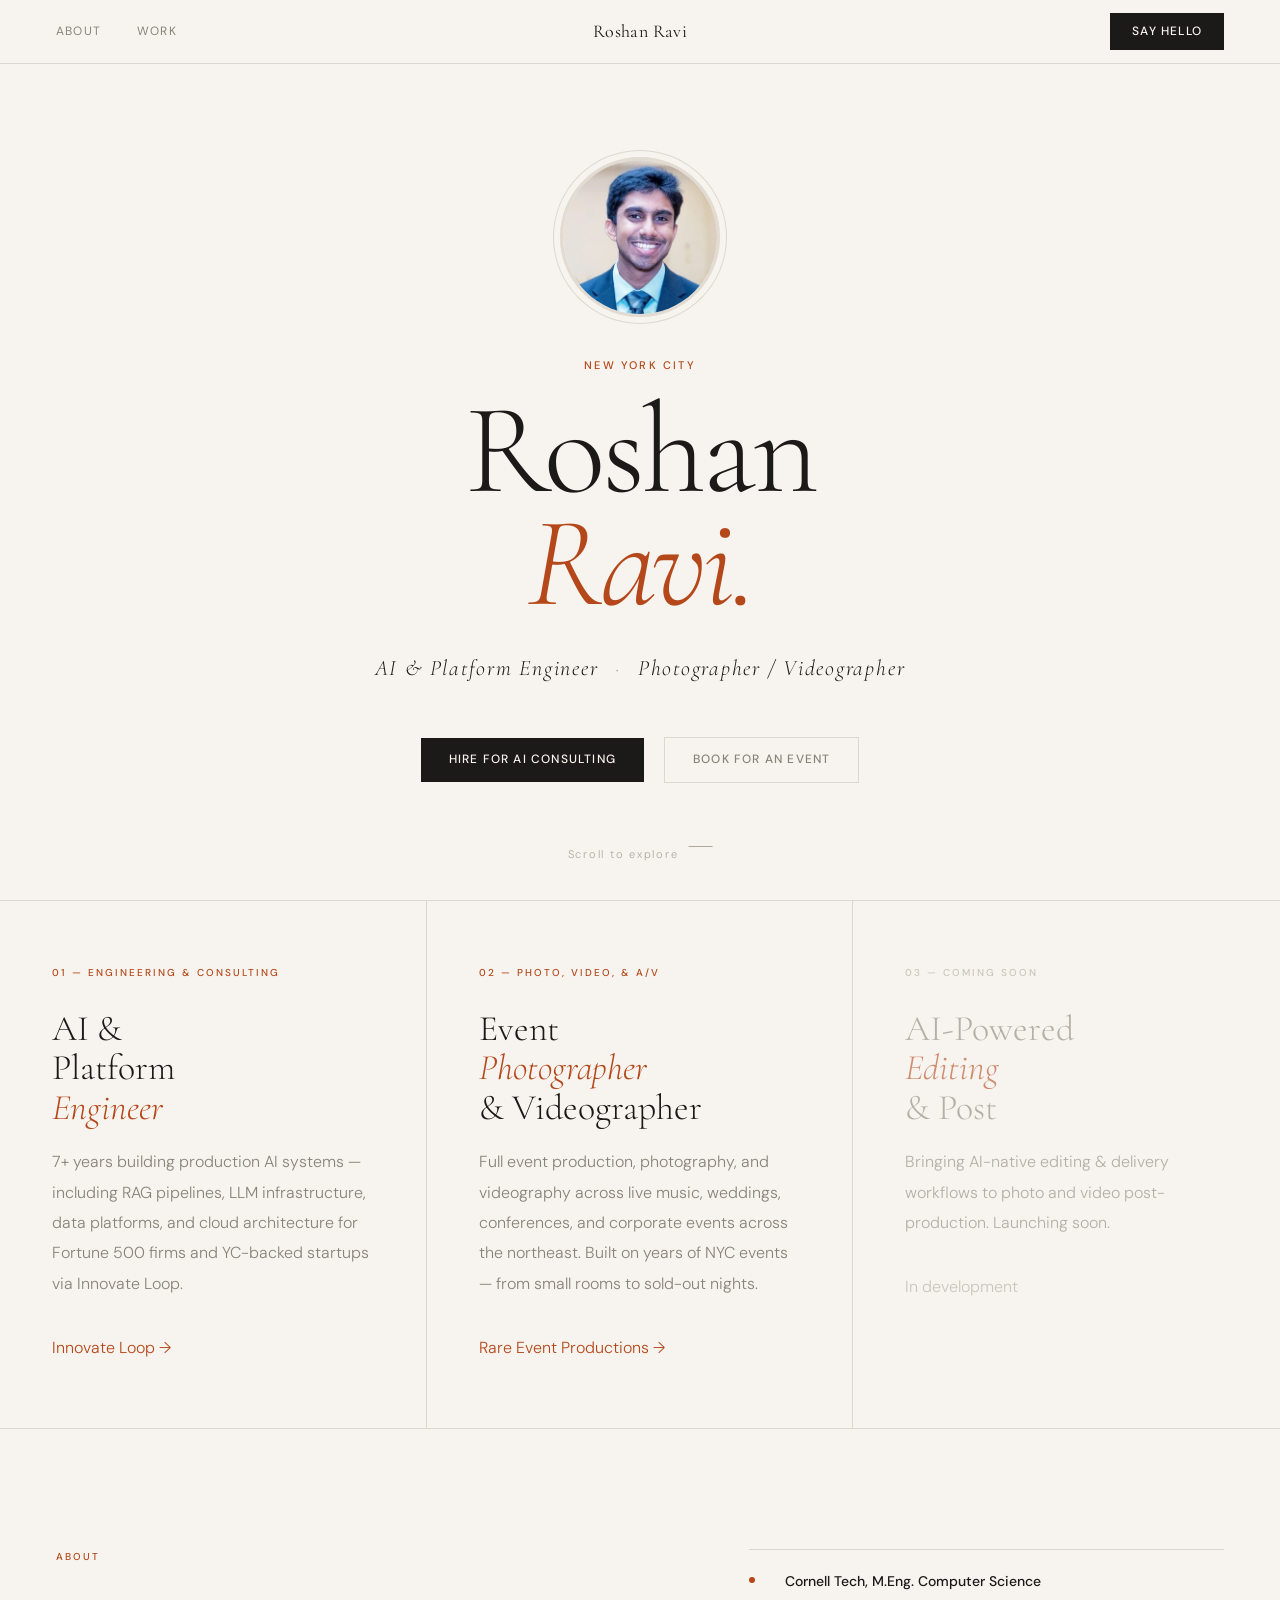
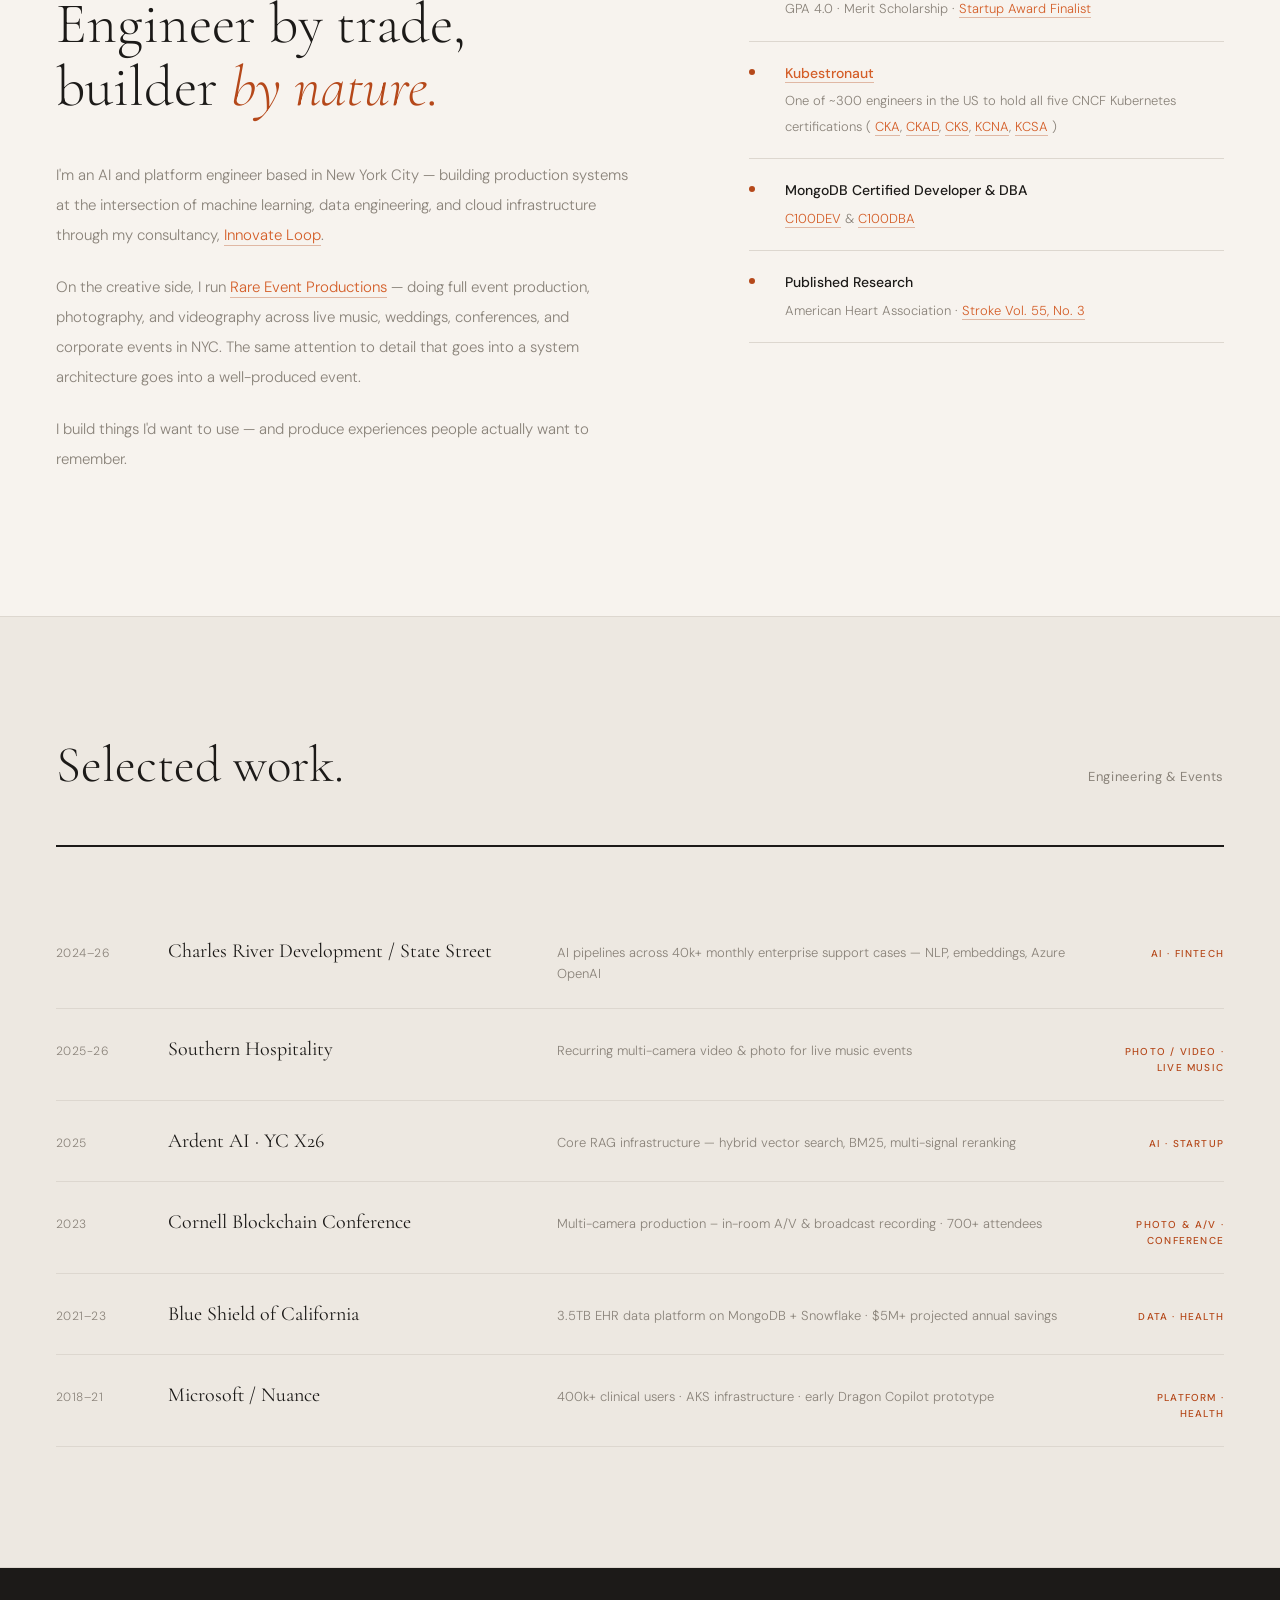
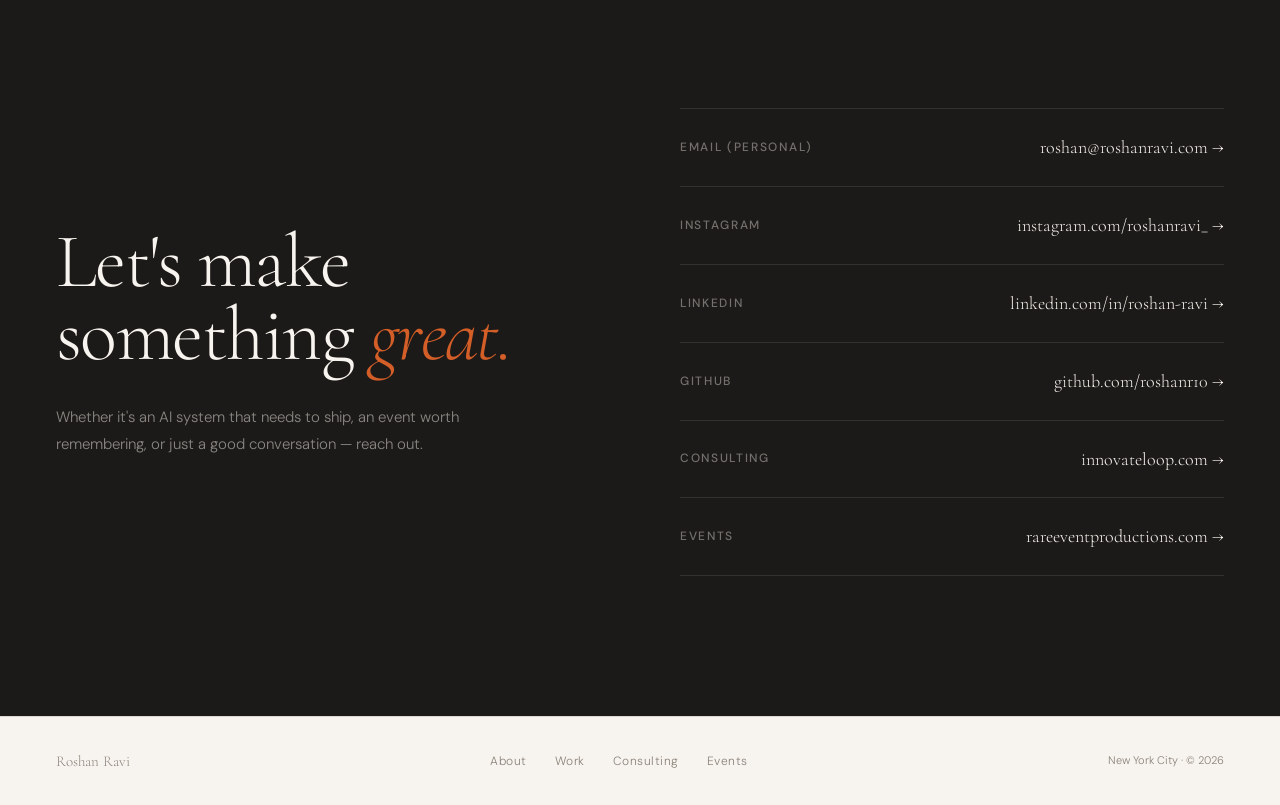
==== index.html @ 6dbcc053 "stats updates" ====
<!DOCTYPE html>
<html lang="en">
<head>
<meta charset="UTF-8">
<meta name="viewport" content="width=device-width, initial-scale=1.0">

<!-- Core SEO -->
<meta name="description" content="Roshan Ravi — AI platform engineer based in NYC. Kubestronaut-certified. Building RAG pipelines, LLM infrastructure, MCP tooling, and multi-cloud Kubernetes systems for Fortune 500s and YC startups via Innovate Loop.">
<meta name="keywords" content="AI platform engineer, RAG, Retrieval Augmented Generation, LLM infrastructure, Model Context Protocol, MCP, Kubernetes, Kubestronaut, data engineering, vector search, New York City, Innovate Loop, Cornell Tech">
<meta name="robots" content="index, follow">
<meta name="author" content="Roshan Ravi">
<meta name="theme-color" content="#F7F3EE">
<meta name="apple-mobile-web-app-title" content="Roshan Ravi">
<meta name="apple-mobile-web-app-capable" content="yes">
<link rel="manifest" href="/site.webmanifest">
<link rel="canonical" href="https://roshanravi.com/">

<!-- Geo -->
<meta name="geo.region" content="US-NY">
<meta name="geo.placename" content="New York City">

<!-- Open Graph -->
<meta property="og:title" content="Roshan Ravi · AI Engineer & Consultant · New York City">
<meta property="og:description" content="AI platform engineer based in NYC — RAG pipelines, LLM infrastructure, MCP tooling, and multi-cloud Kubernetes. Kubestronaut-certified. Fortune 500s and YC startups via Innovate Loop.">
<meta property="og:url" content="https://roshanravi.com/">
<meta property="og:type" content="profile">
<meta property="og:site_name" content="Roshan Ravi">
<meta property="og:locale" content="en_US">
<meta property="profile:first_name" content="Roshan">
<meta property="profile:last_name" content="Ravi">
<meta property="og:image" content="https://roshanravi.com/og-image.png">
<meta property="og:image:width" content="1200">
<meta property="og:image:height" content="630">
<meta property="og:image:alt" content="Roshan Ravi — AI Engineer & Consultant, New York City">

<!-- Twitter/X -->
<meta name="twitter:card" content="summary_large_image">
<meta name="twitter:site" content="@_roshanravi">
<meta name="twitter:creator" content="@_roshanravi">
<meta name="twitter:title" content="Roshan Ravi · AI Engineer & Consultant · New York City">
<meta name="twitter:description" content="AI platform engineer based in NYC — RAG pipelines, LLM infrastructure, MCP tooling, and multi-cloud Kubernetes. Kubestronaut-certified. Fortune 500s and YC startups.">
<meta name="twitter:image" content="https://roshanravi.com/og-image.png">
<meta name="twitter:image:alt" content="Roshan Ravi — AI Engineer & Consultant, New York City">

<title>Roshan Ravi · AI Engineer & Consultant · New York City</title>

<!-- Structured Data -->
<script type="application/ld+json">
{
  "@context": "https://schema.org",
  "@type": "Person",
  "name": "Roshan Ravi",
  "url": "https://roshanravi.com",
  "image": "https://roshanravi.com/ROSHAN_RAVI_PORTRAIT_SQ.jpg",
  "jobTitle": "AI Platform Engineer",
  "description": "AI platform engineer based in NYC — building RAG pipelines, LLM infrastructure, MCP tooling, and multi-cloud Kubernetes systems for Fortune 500s and YC startups. Founder of Innovate Loop.",
  "address": {
    "@type": "PostalAddress",
    "addressLocality": "New York City",
    "addressRegion": "NY",
    "addressCountry": "US"
  },
  "alumniOf": {
    "@type": "CollegeOrUniversity",
    "name": "Cornell Tech",
    "url": "https://tech.cornell.edu"
  },
  "hasCredential": [
    {
      "@type": "EducationalOccupationalCredential",
      "name": "Kubestronaut",
      "credentialCategory": "certification",
      "recognizedBy": { "@type": "Organization", "name": "Cloud Native Computing Foundation" }
    },
    {
      "@type": "EducationalOccupationalCredential",
      "name": "MongoDB Certified Developer",
      "credentialCategory": "certification"
    },
    {
      "@type": "EducationalOccupationalCredential",
      "name": "MongoDB Certified DBA",
      "credentialCategory": "certification"
    }
  ],
  "owns": {
    "@type": "Organization",
    "name": "Innovate Loop",
    "url": "https://innovateloop.com"
  },
  "knowsAbout": [
    "Artificial Intelligence", "Machine Learning", "Retrieval Augmented Generation",
    "LLM Infrastructure", "Model Context Protocol", "Vector Search",
    "Kubernetes", "Multi-Cloud Architecture", "Data Engineering",
    "Apache Spark", "Apache Kafka", "ETL Pipelines"
  ],
  "sameAs": [
    "https://linkedin.com/in/roshan-ravi",
    "https://github.com/roshanr10",
    "https://x.com/_roshanravi",
    "https://www.instagram.com/roshanravi_/",
    "https://innovateloop.com",
    "https://rareeventproductions.com"
  ]
}
</script>
<link rel="icon" type="image/svg+xml" href="/favicon.svg">
<link rel="apple-touch-icon" href="/apple-touch-icon.png">
<link rel="preconnect" href="https://fonts.googleapis.com">
<link rel="preconnect" href="https://fonts.gstatic.com" crossorigin>
<link rel="preload" as="style" href="https://fonts.googleapis.com/css2?family=Cormorant+Garamond:ital,wght@0,300;0,400;0,600;1,300;1,400;1,600&family=DM+Sans:opsz,wght@9..40,300;9..40,400;9..40,500&display=swap">
<link rel="stylesheet" href="https://fonts.googleapis.com/css2?family=Cormorant+Garamond:ital,wght@0,300;0,400;0,600;1,300;1,400;1,600&family=DM+Sans:opsz,wght@9..40,300;9..40,400;9..40,500&display=swap" media="print" onload="this.media='all'">
<noscript><link rel="stylesheet" href="https://fonts.googleapis.com/css2?family=Cormorant+Garamond:ital,wght@0,300;0,400;0,600;1,300;1,400;1,600&family=DM+Sans:opsz,wght@9..40,300;9..40,400;9..40,500&display=swap"></noscript>
<link rel="preload" as="image" href="./ROSHAN_RAVI_PORTRAIT_SQ.webp" type="image/webp">
<link href="./styles.css" rel="stylesheet">
</head>
<body>
<a href="#main-content" class="skip-nav">Skip to main content</a>
<!-- NAV -->
<nav>
  <div class="nav-links">
    <a href="#about">About</a>
    <a href="#work">Work</a>
  </div>
  <div class="nav-name">Roshan Ravi</div>
  <a href="mailto:roshan@roshanravi.com" class="nav-cta">Say hello</a>
</nav>
<main id="main-content">
<!-- HERO -->
<section id="hero">
  <div class="hero-bg-grain"></div>

  <!-- HEADSHOT — replace src with your photo path -->
  <div class="hero-avatar">
    <picture>
      <source srcset="./ROSHAN_RAVI_PORTRAIT_SQ.webp" type="image/webp">
      <img src="./ROSHAN_RAVI_PORTRAIT_SQ.jpg" alt="Roshan Ravi — AI Engineer & Consultant, New York City" fetchpriority="high" decoding="async" loading="eager" width="320" height="320">
    </picture>
  </div>

  <div class="hero-eyebrow">New York City</div>
  <h1 style="position:absolute;width:1px;height:1px;padding:0;margin:-1px;overflow:hidden;clip:rect(0,0,0,0);white-space:nowrap;border:0;">AI & Platform Engineer — New York City</h1>
  <div class="hero-name">Roshan<br><em>Ravi.</em></div>
  <p class="hero-tagline">
    <span>AI & Platform Engineer</span>
    <span class="sep">·</span>
    <span>Photographer / Videographer</span>
  </p>
  <div class="hero-ctas">
    <a href="https://innovateloop.com" class="hero-btn hero-btn-primary" target="_blank" rel="noopener">Hire for AI Consulting</a>
    <a href="https://rareeventproductions.com" class="hero-btn hero-btn-ghost" target="_blank" rel="noopener">Book for an event</a>
  </div>
  <div class="hero-scroll-hint">Scroll to explore</div>
</section>

<!-- DIVIDER -->
<div style="border-top: 1px solid var(--rule);"></div>

<!-- PILLARS -->
<section id="pillars">
  <div class="pillar">
    <div class="pillar-num">01 — Engineering & Consulting</div>
    <div class="pillar-title">AI &<br>Platform<br><em>Engineer</em></div>
    <p class="pillar-desc">7+ years building production AI systems — including RAG pipelines, LLM infrastructure, data platforms, and cloud architecture for Fortune 500 firms and YC-backed startups via Innovate Loop.</p>
    <a href="https://innovateloop.com" class="pillar-link" target="_blank" rel="noopener">Innovate Loop →</a>
  </div>
  <div class="pillar">
    <div class="pillar-num">02 — Photo, Video, & A/V</div>
    <div class="pillar-title">Event<br><em>Photographer</em><br>& Videographer</div>
    <p class="pillar-desc">Full event production, photography, and videography across live music, weddings, conferences, and corporate events across the northeast. Built on years of NYC events — from small rooms to sold-out nights.</p>
    <a href="https://rareeventproductions.com" class="pillar-link" target="_blank" rel="noopener">Rare Event Productions →</a>
  </div>
  <div class="pillar" style="opacity: 0.6; pointer-events: none;">
    <div class="pillar-num" style="color: var(--muted2);">03 — Coming Soon</div>
    <div class="pillar-title" style="color: var(--muted);">AI-Powered<br><em>Editing</em><br>& Post</div>
    <p class="pillar-desc">Bringing AI-native editing & delivery workflows to photo and video post-production. Launching soon.</p>
    <div class="pillar-link" style="color: var(--muted2); cursor: default;">In development</div>
  </div>
</section>

<!-- ABOUT -->
<section id="about">
  <div>
    <div class="about-label">About</div>
    <h2 class="about-headline">Engineer by trade,<br>builder <em>by nature.</em></h2>
    <p class="about-p">I'm an AI and platform engineer based in New York City — building production systems at the intersection of machine learning, data engineering, and cloud infrastructure through my consultancy, <a href="https://innovateloop.com" target="_blank" rel="noopener" class="inline-link">Innovate Loop</a>.</p>
    <p class="about-p">On the creative side, I run <a href="https://rareeventproductions.com" target="_blank" rel="noopener" class="inline-link">Rare Event Productions</a> — doing full event production, photography, and videography across live music, weddings, conferences, and corporate events in NYC. The same attention to detail that goes into a system architecture goes into a well-produced event.</p>
    <p class="about-p">I build things I'd want to use — and produce experiences people actually want to remember.</p>
  </div>
  <div class="about-right">
    <div class="cred-stack">
      <div class="cred-item">
        <div class="cred-mark"></div>
        <div class="cred-text">
          <strong>Cornell Tech, M.Eng. Computer Science</strong>
          <span>GPA 4.0 · Merit Scholarship · <a href="https://openstudiospring23.splashthat.com" target="_blank" rel="noopener noreferrer" class="inline-link">Startup Award Finalist</a></span>
        </div>
      </div>
      <div class="cred-item">
        <div class="cred-mark"></div>
        <div class="cred-text">
          <strong><a href="https://www.credly.com/badges/70de6ba9-bd94-4103-a46b-ba4c3140e56a" target="_blank" rel="noopener noreferrer" class="inline-link">Kubestronaut</a></strong>
          <span>One of ~300 engineers in the US to hold all five CNCF Kubernetes certifications (
            <a href="https://www.credly.com/badges/06cb413a-495f-4627-94fd-8357a001893c" target="_blank" rel="noopener noreferrer" class="inline-link">CKA</a>,
            <a href="https://www.credly.com/badges/f96c7909-498a-42fe-b380-5ef8642791f9" target="_blank" rel="noopener noreferrer" class="inline-link">CKAD</a>,
            <a href="https://www.credly.com/badges/ea92a0ed-045d-4604-8e15-3312742d6e55" target="_blank" rel="noopener noreferrer" class="inline-link">CKS</a>,
            <a href="https://www.credly.com/badges/25b61348-c8f4-4721-b1ad-07e095ae8f76" target="_blank" rel="noopener noreferrer" class="inline-link">KCNA</a>,
            <a href="https://www.credly.com/badges/0a7603fb-84c0-4746-961e-8d5d9c95536f" target="_blank" rel="noopener noreferrer" class="inline-link">KCSA</a>
          )</span>
        </div>
      </div>
      <div class="cred-item">
        <div class="cred-mark"></div>
        <div class="cred-text">
          <strong>MongoDB Certified Developer & DBA</strong>
          <span><a href="https://www.credly.com/badges/71cee4e4-36d5-4941-b3f5-2d0ccef71d63" target="_blank" rel="noopener noreferrer" class="inline-link">C100DEV</a> &amp; <a href="https://www.credly.com/badges/cb288ef5-76e5-4761-be88-b9dcbcaf2a7b" target="_blank" rel="noopener noreferrer" class="inline-link">C100DBA</a></span>
        </div>
      </div>
      <div class="cred-item">
        <div class="cred-mark"></div>
        <div class="cred-text">
          <strong>Published Research</strong>
          <span>American Heart Association · <a href="https://www.ahajournals.org/doi/10.1161/STROKEAHA.123.045039" target="_blank" rel="noopener noreferrer" class="inline-link">Stroke Vol. 55, No. 3</a></span>
        </div>
      </div>
    </div>
  </div>
</section>

<!-- WORK -->
<section id="work">
  <div class="work-top">
    <h2>Selected work.</h2>
    <div class="work-top-sub">Engineering & Events</div>
  </div>

  <div class="work-row">
    <div class="work-year">2024–26</div>
    <div class="work-co">Charles River Development / State Street</div>
    <div class="work-detail">AI pipelines across 40k+ monthly enterprise support cases — NLP, embeddings, Azure OpenAI</div>
    <div class="work-tag">AI · Fintech</div>
  </div>
  <div class="work-row">
    <div class="work-year">2025-26</div>
    <div class="work-co">Southern Hospitality</div>
    <div class="work-detail">Recurring multi-camera video & photo for live music events</div>
    <div class="work-tag">Photo / Video · Live Music</div>
  </div>
  <div class="work-row">
    <div class="work-year">2025</div>
    <div class="work-co">Ardent AI · YC X26</div>
    <div class="work-detail">Core RAG infrastructure — hybrid vector search, BM25, multi-signal reranking</div>
    <div class="work-tag">AI · Startup</div>
  </div>
  <div class="work-row">
    <div class="work-year">2023</div>
    <div class="work-co">Cornell Blockchain Conference</div>
    <div class="work-detail">Multi-camera production – in-room A/V & broadcast recording · 700+ attendees</div>
    <div class="work-tag">Photo & A/V · Conference</div>
  </div>
  <div class="work-row">
    <div class="work-year">2021–23</div>
    <div class="work-co">Blue Shield of California</div>
    <div class="work-detail">3.5TB EHR data platform on MongoDB + Snowflake · $5M+ projected annual savings</div>
    <div class="work-tag">Data · Health</div>
  </div>
  <div class="work-row">
    <div class="work-year">2018–21</div>
    <div class="work-co">Microsoft / Nuance</div>
    <div class="work-detail">400k+ clinical users · AKS infrastructure · early Dragon Copilot prototype</div>
    <div class="work-tag">Platform · Health</div>
  </div>
  <!-- <div class="work-row">
    <div class="work-year">Ongoing</div>
    <div class="work-co">Rare Event Productions</div>
    <div class="work-detail">Event photography & A/V · Cornell Blockchain Conference · Andrew's Mixers · NYC</div>
    <div class="work-tag">Photography</div>
  </div> -->
</section>

<!-- CONTACT -->
<section id="contact">
  <div class="contact-left">
    <h2>Let's make<br>something <em>great.</em></h2>
    <p class="contact-sub">Whether it's an AI system that needs to ship, an event worth remembering, or just a good conversation — reach out.</p>
  </div>
  <div class="contact-right">
    <a href="mailto:roshan@roshanravi.com" class="contact-link-row">
      <div class="contact-link-label">Email (Personal)</div>
      <div class="contact-link-value">roshan@roshanravi.com →</div>
    </a>
    <a href="https://www.instagram.com/roshanravi_/" class="contact-link-row" target="_blank" rel="noopener noreferrer">
      <div class="contact-link-label">Instagram</div>
      <div class="contact-link-value">instagram.com/roshanravi_ →</div>
    </a>
    <!-- <a href="https://www.threads.com/@roshanravi_" class="contact-link-row">
      <div class="contact-link-label">Threads</div>
      <div class="contact-link-value">threads.com/@roshanravi_ →</div>
    </a>
    <a href="https://x.com/_roshanravi" class="contact-link-row">
      <div class="contact-link-label">X</div>
      <div class="contact-link-value">x.com/_roshanravi →</div>
    </a> -->
    <a href="https://linkedin.com/in/roshan-ravi" class="contact-link-row" target="_blank" rel="noopener noreferrer">
      <div class="contact-link-label">LinkedIn</div>
      <div class="contact-link-value">linkedin.com/in/roshan-ravi →</div>
    </a>
    <a href="https://github.com/roshanr10" class="contact-link-row" target="_blank" rel="noopener noreferrer">
      <div class="contact-link-label">GitHub</div>
      <div class="contact-link-value">github.com/roshanr10 →</div>
    </a>
    <a href="https://innovateloop.com" class="contact-link-row" target="_blank" rel="noopener">
      <div class="contact-link-label">Consulting</div>
      <div class="contact-link-value">innovateloop.com →</div>
    </a>
    <a href="https://rareeventproductions.com" class="contact-link-row" target="_blank" rel="noopener">
      <div class="contact-link-label">Events</div>
      <div class="contact-link-value">rareeventproductions.com →</div>
    </a>
  </div>
</section>

</main>
<!-- FOOTER -->
<footer>
  <div class="footer-name">Roshan Ravi</div>
  <div class="footer-links">
    <a href="#about">About</a>
    <a href="#work">Work</a>
    <a href="/consulting">Consulting</a>
    <a href="/events">Events</a>
  </div>
  <div class="footer-copy">New York City · © 2026</div>
</footer>

</body>
</html>
---- styles.css ----
*, *::before, *::after { box-sizing: border-box; margin: 0; padding: 0; }

:root {
  /* Original palette */
  --cream:       #F7F3EE;
  --cream2:      #EDE8E1;
  --cream3:      #E2DBD2;
  --charcoal:    #1C1A18;
  --charcoal2:   #2E2B28;
  --rust:        #B5481A;
  --rust2:       #D45E28;
  --muted:       #8A837A;
  --muted2:      #B0A89F;
  --rule:        #DDD7CF;
  /* Semantic aliases (consulting + events pages) */
  --bg:          #F7F3EE;
  --fg:          #1C1A18;
  --accent:      #B5481A;
  --accent-dark: #8B3212;
  --border:      #DDD7CF;
  --surface:     #EDE9E3;
  --serif: 'Cormorant Garamond', Georgia, serif;
  --sans:  'DM Sans', system-ui, sans-serif;
}

html { scroll-behavior: smooth; }

/* ── SKIP NAV ── */
.skip-nav {
  position: absolute; top: -100%; left: 0;
  padding: 12px 28px;
  background: var(--fg); color: var(--bg);
  font-size: 12px; font-weight: 500;
  letter-spacing: 0.1em; text-transform: uppercase;
  z-index: 200; transition: top 0.15s;
  text-decoration: none;
}
.skip-nav:focus { top: 0; }

body {
  font-family: var(--sans);
  background: var(--bg);
  color: var(--fg);
  font-size: 16px;
  font-weight: 300;
  line-height: 1.6;
  -webkit-font-smoothing: antialiased;
  overflow-x: hidden;
}

a { color: inherit; text-decoration: none; }

/* ── NAV ── */
nav {
  position: fixed; top: 0; left: 0; right: 0;
  z-index: 100;
  display: grid;
  grid-template-columns: 1fr auto 1fr;
  align-items: center;
  padding: 0 56px;
  height: 64px;
  background: var(--bg);
  border-bottom: 1px solid var(--border);
}
.nav-name, .nav-logo {
  font-family: var(--serif);
  font-size: 18px; font-weight: 400;
  letter-spacing: 0.02em;
  color: var(--fg);
  text-decoration: none;
  justify-self: center;
}
.nav-links {
  display: flex; align-items: center; gap: 36px;
  justify-self: start;
}
.nav-links a {
  font-size: 12px; font-weight: 400;
  color: var(--muted); text-decoration: none;
  letter-spacing: 0.1em; text-transform: uppercase;
  transition: color 0.2s;
}
.nav-links a:hover { color: var(--fg); }
.nav-cta {
  justify-self: end;
  background: var(--fg) !important;
  color: var(--bg) !important;
  padding: 9px 22px !important;
  font-size: 12px !important; font-weight: 500 !important;
  letter-spacing: 0.1em !important; text-transform: uppercase !important;
  text-decoration: none;
  transition: background 0.2s;
}
.nav-cta:hover { background: var(--rust) !important; }

/* ── HERO — index.html (centered, full-height) ── */
#hero {
  min-height: 100vh;
  display: flex; flex-direction: column;
  align-items: center; justify-content: center;
  text-align: center;
  padding: 120px 56px 80px;
  position: relative; overflow: hidden;
  border-bottom: none;
}
.hero-bg-grain { position: absolute; inset: 0; pointer-events: none; }
.hero-avatar {
  width: 160px; height: 160px; border-radius: 50%; overflow: hidden;
  border: 3px solid var(--cream3);
  box-shadow: 0 0 0 6px var(--cream), 0 0 0 7px var(--rule);
  margin: 0 auto 40px; position: relative; z-index: 1; flex-shrink: 0;
}
.hero-avatar img { width: 100%; height: 100%; object-fit: cover; display: block; }
.hero-eyebrow {
  font-size: 11px; font-weight: 500; letter-spacing: 0.2em; text-transform: uppercase;
  color: var(--rust); margin-bottom: 20px;
  display: flex; gap: 12px; align-items: center; justify-content: center;
}
.hero-name {
  font-family: var(--serif);
  font-size: clamp(64px, 10vw, 130px); font-weight: 300;
  line-height: 0.88; letter-spacing: -0.025em;
  margin-bottom: 32px; color: var(--charcoal); position: relative; z-index: 1;
}
.hero-name em { font-style: italic; color: var(--rust); }
.hero-tagline {
  font-family: var(--serif);
  font-size: clamp(16px, 1.8vw, 22px); color: var(--muted);
  font-weight: 300; letter-spacing: 0.08em; margin-bottom: 52px; line-height: 1.5;
}
.hero-tagline span { color: var(--charcoal); font-style: italic; }
.hero-tagline .sep { color: var(--muted2); font-style: normal; margin: 0 10px; }
.hero-ctas { display: flex; gap: 20px; justify-content: center; align-items: center; z-index: 1; }
.hero-btn {
  padding: 12px 28px; font-size: 12px; font-weight: 500;
  letter-spacing: 0.1em; text-transform: uppercase; transition: all 0.2s;
}
.hero-btn-primary { background: var(--charcoal); color: var(--cream); }
.hero-btn-primary:hover { background: var(--rust); }
.hero-btn-ghost { border: 1px solid var(--rule); color: var(--muted); }
.hero-btn-ghost:hover { border-color: var(--rust); color: var(--rust); }
.hero-scroll-hint {
  position: absolute; bottom: 36px; left: 50%; transform: translateX(-50%);
  font-size: 11px; letter-spacing: 0.16em; color: var(--muted2);
  display: flex; gap: 10px;
}
.hero-scroll-hint::after {
  content: ''; display: block; width: 24px; height: 1px; background: var(--muted2);
}

/* ── HERO — consulting / events (two-column grid) ── */
.hero {
  padding: 160px 56px 100px;
  border-bottom: 1px solid var(--border);
  display: grid; grid-template-columns: 1fr 1fr;
  gap: 80px; align-items: end;
}
.hero .hero-eyebrow {
  font-size: 12px; font-weight: 500;
  color: var(--muted);
  letter-spacing: 1.2px; text-transform: uppercase;
  margin-bottom: 32px;
  display: flex; align-items: center; gap: 12px;
  justify-content: flex-start;
}
.hero .hero-eyebrow::before {
  content: '';
  display: block; width: 32px; height: 1px;
  background: var(--muted);
}
h1 {
  font-family: var(--serif);
  font-size: clamp(56px, 7vw, 96px);
  font-weight: 300; line-height: 1.0;
  color: var(--fg); letter-spacing: -0.01em;
}
h1 em { font-style: italic; color: var(--accent); }
.btn-row { display: flex; gap: 16px; flex-wrap: wrap; }
.btn-primary {
  display: inline-block;
  background: var(--fg); color: var(--bg);
  padding: 12px 28px;
  font-size: 12px; font-weight: 500;
  letter-spacing: 1.2px; text-transform: uppercase;
  text-decoration: none; transition: background 0.2s;
}
.btn-primary:hover { background: var(--rust); }
.btn-ghost {
  display: inline-block;
  background: transparent; border: 1px solid var(--border);
  color: var(--muted); padding: 12px 28px;
  font-size: 12px; font-weight: 500;
  letter-spacing: 1.2px; text-transform: uppercase;
  text-decoration: none; transition: border-color 0.2s, color 0.2s;
}
.btn-ghost:hover { border-color: var(--fg); color: var(--fg); }
.stat-row {
  display: grid; grid-template-columns: 1fr 1fr; gap: 1px;
  border: 1px solid var(--border);
}
.stat { padding: 28px 24px; border-right: 1px solid var(--border); }
.stat:nth-child(even) { border-right: none; }
.stat:nth-child(3), .stat:nth-child(4) { border-top: 1px solid var(--border); }
.stat-num {
  font-family: var(--serif);
  font-size: 48px; font-weight: 300;
  line-height: 1; color: var(--fg); margin-bottom: 6px;
}
.stat-label { font-size: 12px; font-weight: 400; color: var(--muted); letter-spacing: 0.5px; }

/* ── PILLARS — index.html ── */
#pillars {
  display: grid; grid-template-columns: repeat(3, 1fr);
  border-bottom: 1px solid var(--rule);
  padding: 0;
}
.pillar {
  padding: 64px 52px; border-right: 1px solid var(--rule);
  transition: background 0.25s;
}
.pillar:last-child { border-right: none; }
.pillar:hover { background: var(--cream2); }
.pillar-num {
  font-size: 10px; font-weight: 500; letter-spacing: 0.2em; text-transform: uppercase;
  color: var(--rust); margin-bottom: 28px;
}
.pillar-title {
  font-family: var(--serif);
  font-size: clamp(28px, 2.8vw, 40px); font-weight: 300;
  line-height: 1.1; margin-bottom: 20px; color: var(--charcoal);
}
.pillar-title em { font-style: italic; color: var(--rust); }
.pillar-desc { color: var(--muted); line-height: 1.9; margin-bottom: 36px; }
.pillar-link {
  color: var(--rust); display: inline-flex; gap: 8px; align-items: center;
  border-bottom: 1px solid transparent; padding-bottom: 2px;
  transition: gap 0.2s, border-color 0.2s;
}
.pillar:hover .pillar-link { gap: 12px; border-bottom-color: var(--rust); }

/* ── ABOUT — index.html ── */
#about {
  padding: 120px 56px; display: grid;
  grid-template-columns: 5fr 4fr; gap: 100px;
  align-items: start; border-bottom: 1px solid var(--rule);
  background: var(--cream);
}
.about-label {
  font-size: 10px; font-weight: 500; letter-spacing: 0.2em;
  text-transform: uppercase; color: var(--rust); margin-bottom: 28px;
}
.about-headline {
  font-family: var(--serif);
  font-size: clamp(40px, 4.5vw, 64px); font-weight: 300;
  color: var(--charcoal); margin-bottom: 40px;
}
.about-headline em { font-style: italic; color: var(--rust); }
.about-p { font-size: 15px; color: var(--muted); line-height: 2; margin-bottom: 22px; max-width: 580px; }
.cred-stack { display: flex; flex-direction: column; }
.cred-item {
  padding: 20px 0; border-bottom: 1px solid var(--rule);
  display: grid; grid-template-columns: 20px 1fr; gap: 16px; align-items: start;
}
.cred-item:first-child { border-top: 1px solid var(--rule); }
.cred-mark { width: 6px; height: 6px; border-radius: 50%; background: var(--rust); margin-top: 7px; }
.cred-text strong { display: block; font-size: 14px; font-weight: 500; color: var(--charcoal); margin-bottom: 3px; }
.cred-text span { font-size: 13px; color: var(--muted); }

/* ── WORK — index.html ── */
#work {
  padding: 120px 56px; border-bottom: 1px solid var(--rule);
  background: var(--cream2);
}
.work-top {
  display: flex; align-items: baseline; justify-content: space-between;
  margin-bottom: 64px; padding-bottom: 28px; border-bottom: 2px solid var(--charcoal);
}
.work-top-sub { font-size: 13px; font-weight: 400; color: var(--muted); letter-spacing: 0.05em; }
.work-row {
  display: grid; grid-template-columns: 80px 2fr 3fr 100px;
  gap: 32px; align-items: baseline; padding: 24px 0; border-bottom: 1px solid var(--rule);
}
.work-year {
  font-size: 12px; color: var(--muted);
  letter-spacing: 0.04em; font-variant-numeric: tabular-nums;
}
.work-co { font-family: var(--serif); font-size: 20px; font-weight: 400; color: var(--charcoal); }
.work-detail { font-size: 13px; color: var(--muted); line-height: 1.6; }
.work-tag {
  font-size: 10px; font-weight: 500; letter-spacing: 0.12em; text-transform: uppercase;
  color: var(--rust); text-align: right;
}

/* ── CONTACT — index.html ── */
#contact {
  padding: 140px 56px; display: grid;
  grid-template-columns: 1fr 1fr; gap: 80px;
  align-items: center; background: var(--charcoal); color: var(--cream);
  border-bottom: none;
}
.contact-left h2 {
  font-family: var(--serif);
  font-size: clamp(48px, 6vw, 88px); font-weight: 300;
  line-height: 0.95; letter-spacing: -0.02em; margin-bottom: 32px;
  color: var(--cream);
}
.contact-left h2 em { font-style: italic; color: var(--rust2); }
.contact-sub { font-size: 15px; color: rgba(247,243,238,0.5); line-height: 1.8; max-width: 420px; }
.contact-right { display: flex; flex-direction: column; gap: 0; }
.contact-link-row {
  padding: 24px 0; border-bottom: 1px solid rgba(247,243,238,0.1);
  display: flex; align-items: center; justify-content: space-between;
  transition: padding-left 0.2s;
}
.contact-link-row:first-child { border-top: 1px solid rgba(247,243,238,0.1); }
.contact-link-row:hover { padding-left: 8px; }
.contact-link-label {
  font-size: 12px; font-weight: 500; letter-spacing: 0.14em;
  text-transform: uppercase; color: rgba(247,243,238,0.4);
}
.contact-link-value {
  font-family: var(--serif); font-size: 18px; font-weight: 300;
  color: var(--cream); display: flex; align-items: center; gap: 8px; transition: color 0.2s;
}
.contact-link-row:hover .contact-link-value { color: var(--rust2); }

/* ── FOOTER ── */
footer {
  padding: 32px 56px;
  border-top: 1px solid var(--border);
  display: flex; align-items: center; justify-content: space-between;
}
footer p { font-size: 12px; color: var(--muted); }
.footer-name { font-family: var(--serif); font-size: 15px; font-weight: 300; color: var(--muted); }
.footer-links { display: flex; gap: 28px; }
.footer-links a {
  font-size: 12px; color: var(--muted); text-decoration: none;
  letter-spacing: 0.5px; transition: color 0.2s;
}
.footer-links a:hover { color: var(--fg); }
.footer-copy { font-size: 11px; color: var(--muted); }

/* ── ANIMATIONS ── */
@keyframes fadeUp {
  from { opacity: 0; transform: translateY(18px); }
  to   { opacity: 1; transform: translateY(0); }
}
.hero-avatar  { animation: fadeUp 0.7s 0.05s ease both; }
.hero-eyebrow { animation: fadeUp 0.7s 0.15s ease both; }
.hero-name    { animation: fadeUp 0.7s 0.25s ease both; }
.hero-tagline { animation: fadeUp 0.7s 0.35s ease both; }
.hero-ctas    { animation: fadeUp 0.7s 0.45s ease both; }

/* ── INLINE LINK ── */
.inline-link {
  color: var(--rust2); text-decoration: none;
  border-bottom: 1px solid rgba(181,72,26,0.35);
  transition: color 0.2s, border-color 0.2s;
}
.inline-link:hover { color: var(--rust); border-bottom-color: var(--rust); }

/* ── SECTIONS — consulting / events shared ── */
section {
  padding: 100px 56px;
  border-bottom: 1px solid var(--border);
}
.section-label {
  font-size: 12px; font-weight: 500; color: var(--muted);
  letter-spacing: 1.2px; text-transform: uppercase;
  margin-bottom: 48px; display: flex; align-items: center; gap: 12px;
}
.section-label span {
  font-family: var(--serif);
  font-size: 13px; font-style: italic;
  letter-spacing: 0; text-transform: none; color: var(--muted);
}
h2 {
  font-family: var(--serif);
  font-size: clamp(36px, 4vw, 56px);
  font-weight: 300; line-height: 1.1;
  color: var(--fg); margin-bottom: 24px;
}
h2 em { font-style: italic; color: var(--accent); }

/* ── SERVICES ── */
.services-grid {
  display: grid; grid-template-columns: repeat(3, 1fr);
  gap: 1px; border: 1px solid var(--border); margin-top: 56px;
}
.services-grid-bottom {
  display: grid; grid-template-columns: repeat(3, 1fr);
  gap: 1px; border: 1px solid var(--border); border-top: none;
}
.service-card {
  padding: 40px 32px; border-right: 1px solid var(--border); transition: background 0.2s;
}
.service-card:last-child { border-right: none; }
.service-card:hover { background: var(--surface); }
.service-num {
  font-size: 11px; font-weight: 500; color: var(--muted);
  letter-spacing: 1.5px; text-transform: uppercase; margin-bottom: 20px;
}
.service-title {
  font-family: var(--serif); font-size: 28px; font-weight: 300;
  line-height: 1.2; color: var(--fg); margin-bottom: 16px;
}
.service-title em { font-style: italic; color: var(--accent); }
.service-body { font-size: 14px; font-weight: 300; color: var(--muted); line-height: 1.7; margin-bottom: 24px; }
.service-tags { display: flex; flex-wrap: wrap; gap: 6px; }
.tag {
  font-size: 10px; font-weight: 500; letter-spacing: 0.8px; text-transform: uppercase;
  color: var(--muted); border: 1px solid var(--border); padding: 4px 8px;
}

/* ── CASE STUDIES / WORK (consulting / events) ── */
.work-intro {
  display: grid; grid-template-columns: 1fr 1fr; gap: 80px; margin-bottom: 64px;
}
.work-intro p { font-size: 17px; font-weight: 300; color: var(--muted); line-height: 1.75; }
.work-intro p strong { color: var(--fg); font-weight: 400; }
.case-list { display: flex; flex-direction: column; }
.case-item {
  display: grid; grid-template-columns: 180px 1fr 200px;
  gap: 40px; padding: 36px 0; border-bottom: 1px solid var(--border);
  transition: background 0.15s;
}
.case-item:first-child { border-top: 1px solid var(--border); }
.case-meta { display: flex; flex-direction: column; gap: 6px; padding-top: 4px; }
.case-client { font-size: 13px; font-weight: 500; color: var(--fg); }
.case-year { font-size: 12px; color: var(--muted); }
.case-body h3 {
  font-family: var(--serif); font-size: 22px; font-weight: 300;
  color: var(--fg); margin-bottom: 10px; line-height: 1.3;
}
.case-body p { font-size: 14px; font-weight: 300; color: var(--muted); line-height: 1.7; }
.case-outcome { text-align: right; padding-top: 4px; }
.outcome-num {
  font-family: var(--serif); font-size: 36px; font-weight: 300;
  color: var(--accent); line-height: 1; margin-bottom: 4px;
}
.outcome-label { font-size: 11px; font-weight: 400; color: var(--muted); letter-spacing: 0.5px; }

/* ── STACK (consulting) ── */
.stack-section { display: grid; grid-template-columns: 1fr 2fr; gap: 80px; align-items: start; }
.stack-intro p { font-size: 16px; font-weight: 300; color: var(--muted); line-height: 1.7; margin-bottom: 20px; }
.stack-intro p strong { color: var(--fg); font-weight: 400; }
.stack-groups { display: flex; flex-direction: column; gap: 32px; }
.stack-group-label {
  font-size: 11px; font-weight: 500; letter-spacing: 1.2px; text-transform: uppercase;
  color: var(--muted); margin-bottom: 12px;
}
.stack-pills { display: flex; flex-wrap: wrap; gap: 8px; }
.stack-pill {
  font-size: 13px; font-weight: 300; color: var(--fg);
  border: 1px solid var(--border); padding: 7px 14px;
  transition: border-color 0.2s, color 0.2s; cursor: default;
}
.stack-pill:hover { border-color: var(--accent); color: var(--accent); }

/* ── CREDENTIALS (consulting) ── */
.cred-grid {
  display: grid; grid-template-columns: repeat(2, 1fr);
  gap: 1px; border: 1px solid var(--border); margin-top: 56px;
}
.cred-card {
  padding: 36px 32px;
  border-right: 1px solid var(--border);
  border-bottom: 1px solid var(--border);
}
.cred-card:nth-child(even) { border-right: none; }
.cred-card:nth-last-child(-n+2) { border-bottom: none; }
.cred-icon {
  font-size: 11px; font-weight: 500; letter-spacing: 1.2px; text-transform: uppercase;
  color: var(--accent); margin-bottom: 12px;
}
.cred-title { font-family: var(--serif); font-size: 22px; font-weight: 300; color: var(--fg); margin-bottom: 8px; }
.cred-body { font-size: 14px; font-weight: 300; color: var(--muted); line-height: 1.65; }
.cred-body a { color: var(--accent); text-decoration: none; }
.cred-body a:hover { text-decoration: underline; }

/* ── WHAT TO EXPECT (events) ── */
.expect-section { display: grid; grid-template-columns: 1fr 2fr; gap: 80px; align-items: start; }
.expect-intro p { font-size: 16px; font-weight: 300; color: var(--muted); line-height: 1.7; margin-bottom: 20px; }
.expect-intro p strong { color: var(--fg); font-weight: 400; }
.expect-groups { display: flex; flex-direction: column; gap: 32px; }
.expect-group-label {
  font-size: 11px; font-weight: 500; letter-spacing: 1.2px; text-transform: uppercase;
  color: var(--muted); margin-bottom: 12px;
}
.expect-pills { display: flex; flex-wrap: wrap; gap: 8px; }
.expect-pill {
  font-size: 13px; font-weight: 300; color: var(--fg);
  border: 1px solid var(--border); padding: 7px 14px;
  transition: border-color 0.2s, color 0.2s; cursor: default;
}
.expect-pill:hover { border-color: var(--accent); color: var(--accent); }

/* ── FAQ ── */
.faq-list { margin-top: 56px; }
.faq-item { border-top: 1px solid var(--border); overflow: hidden; }
.faq-item:last-child { border-bottom: 1px solid var(--border); }
.faq-q {
  width: 100%; background: none; border: none; cursor: pointer;
  text-align: left; padding: 28px 0;
  display: flex; justify-content: space-between; align-items: center; gap: 24px;
}
.faq-q-text {
  font-family: var(--serif); font-size: 22px; font-weight: 300;
  color: var(--fg); line-height: 1.3;
}
.faq-icon { width: 24px; height: 24px; flex-shrink: 0; position: relative; }
.faq-icon::before, .faq-icon::after {
  content: ''; position: absolute; background: var(--muted);
  transition: transform 0.3s, opacity 0.3s;
}
.faq-icon::before { width: 14px; height: 1px; top: 50%; left: 50%; transform: translate(-50%,-50%); }
.faq-icon::after  { width: 1px; height: 14px; top: 50%; left: 50%; transform: translate(-50%,-50%); }
.faq-item.open .faq-icon::after { transform: translate(-50%,-50%) rotate(90deg); opacity: 0; }
.faq-a {
  max-height: 0; overflow: hidden;
  transition: max-height 0.35s ease, padding 0.3s;
}
.faq-item.open .faq-a { max-height: 400px; padding-bottom: 28px; }
.faq-a p { font-size: 15px; font-weight: 300; color: var(--muted); line-height: 1.75; max-width: 640px; }
.faq-a p strong { color: var(--fg); font-weight: 400; }

/* ── CTA ── */
.cta-section {
  padding: 120px 56px;
  display: grid; grid-template-columns: 1fr 1fr; gap: 80px; align-items: center;
  border-bottom: 1px solid var(--border);
}
.cta-section h2 { margin-bottom: 0; }
.cta-right { display: flex; flex-direction: column; gap: 20px; }
.cta-right p { font-size: 16px; font-weight: 300; color: var(--muted); line-height: 1.7; }

/* ── RESPONSIVE ── */
@media (max-width: 900px) {
  nav { padding: 0 24px; }
  .nav-links { gap: 20px; }
  .hero-tagline { display: flex; flex-direction: column; align-items: center; gap: 6px; }
  .hero-tagline .sep { display: none; }
  #hero { padding: 100px 24px 60px; }
  .hero-avatar { width: 120px; height: 120px; }
  .hero { grid-template-columns: 1fr; gap: 48px; padding: 100px 24px 60px; }
  #pillars { grid-template-columns: 1fr; }
  .pillar { border-right: none; border-bottom: 1px solid var(--rule); }
  #about { grid-template-columns: 1fr; gap: 48px; padding: 80px 24px; }
  #work { padding: 80px 24px; }
  .work-row { grid-template-columns: 1fr 1fr; }
  .work-year, .work-tag { display: none; }
  #contact { grid-template-columns: 1fr; padding: 80px 24px; }
  section { padding: 60px 24px; }
  .work-intro, .stack-section, .expect-section, .cta-section {
    grid-template-columns: 1fr; gap: 48px;
  }
  .services-grid, .services-grid-bottom { grid-template-columns: 1fr; }
  .service-card { border-right: none; border-bottom: 1px solid var(--border); }
  .case-item { grid-template-columns: 1fr; gap: 16px; }
  .case-outcome { text-align: left; }
  .cred-grid { grid-template-columns: 1fr; }
  .cred-card { border-right: none; }
  footer { flex-direction: column; gap: 16px; padding: 24px; text-align: center; }
}

@media (max-width: 600px) {
  .nav-links { display: none; }
  .nav-cta { display: none; }
}
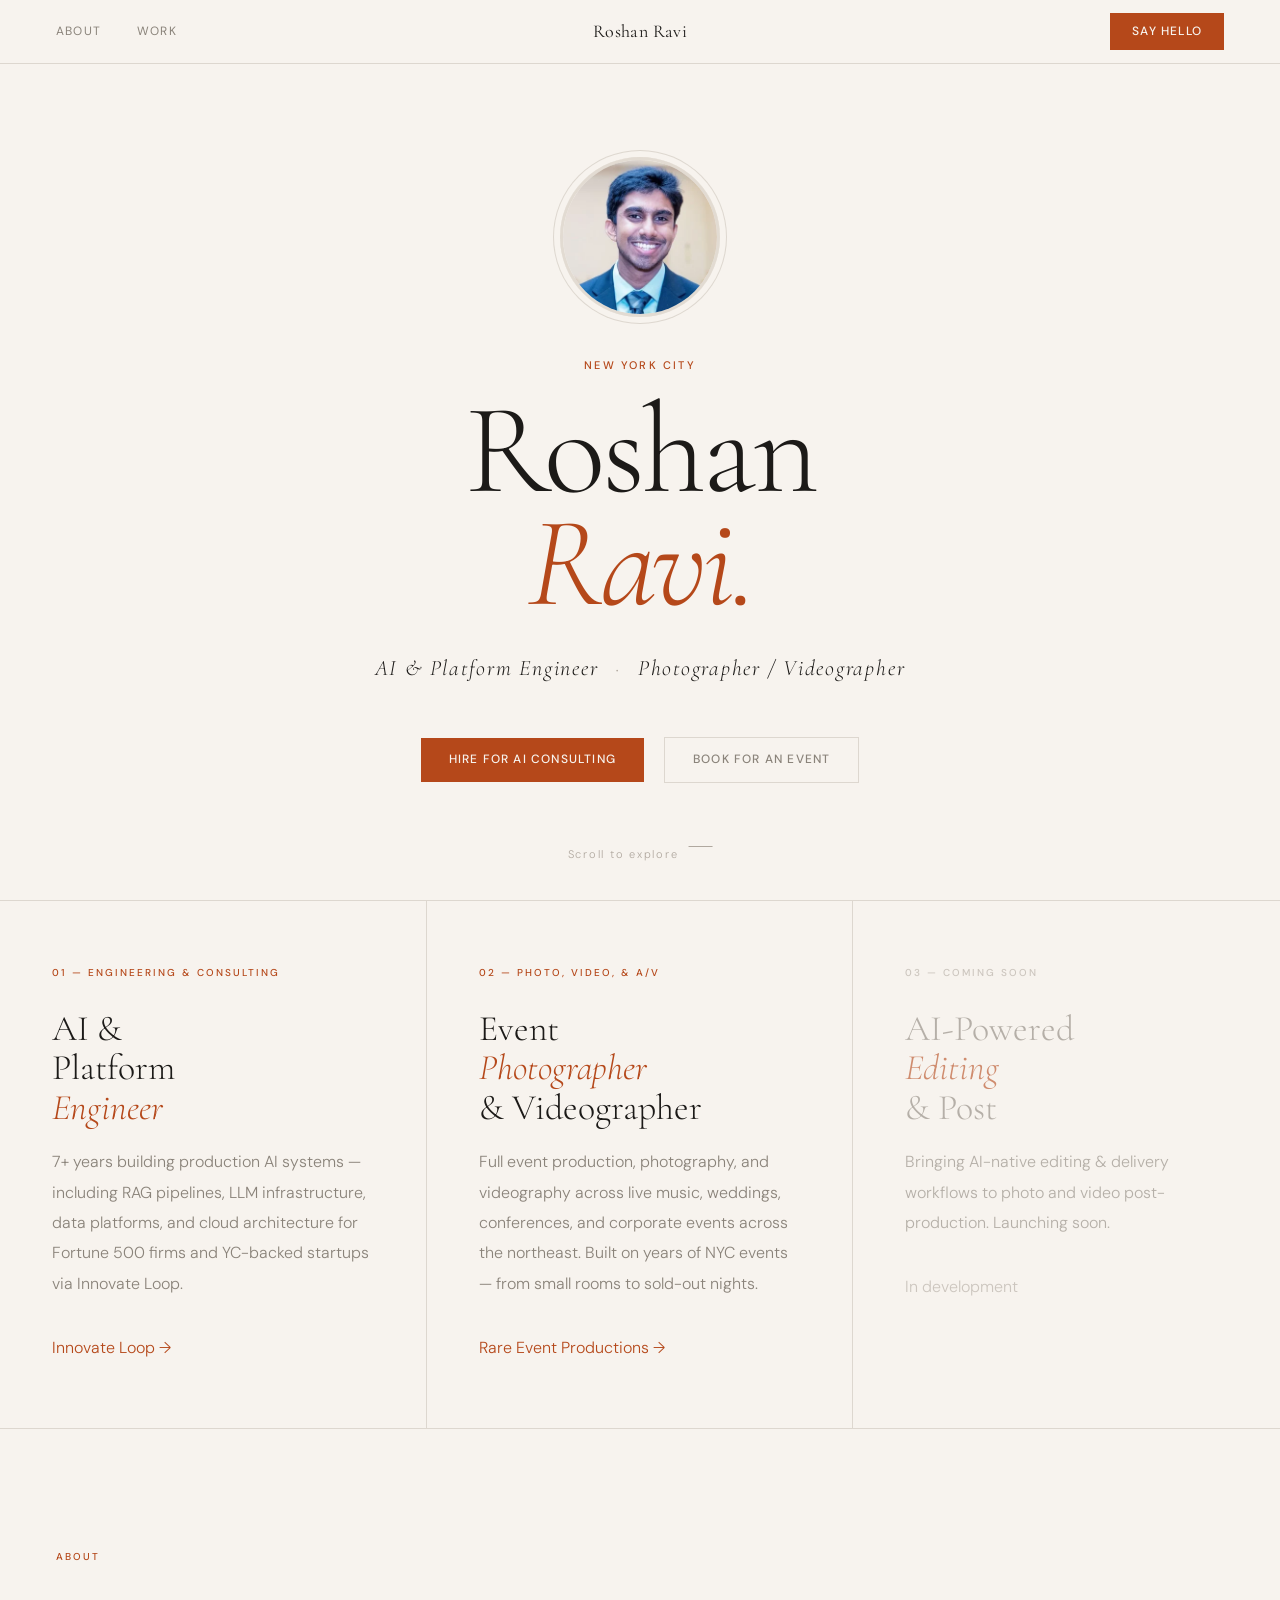
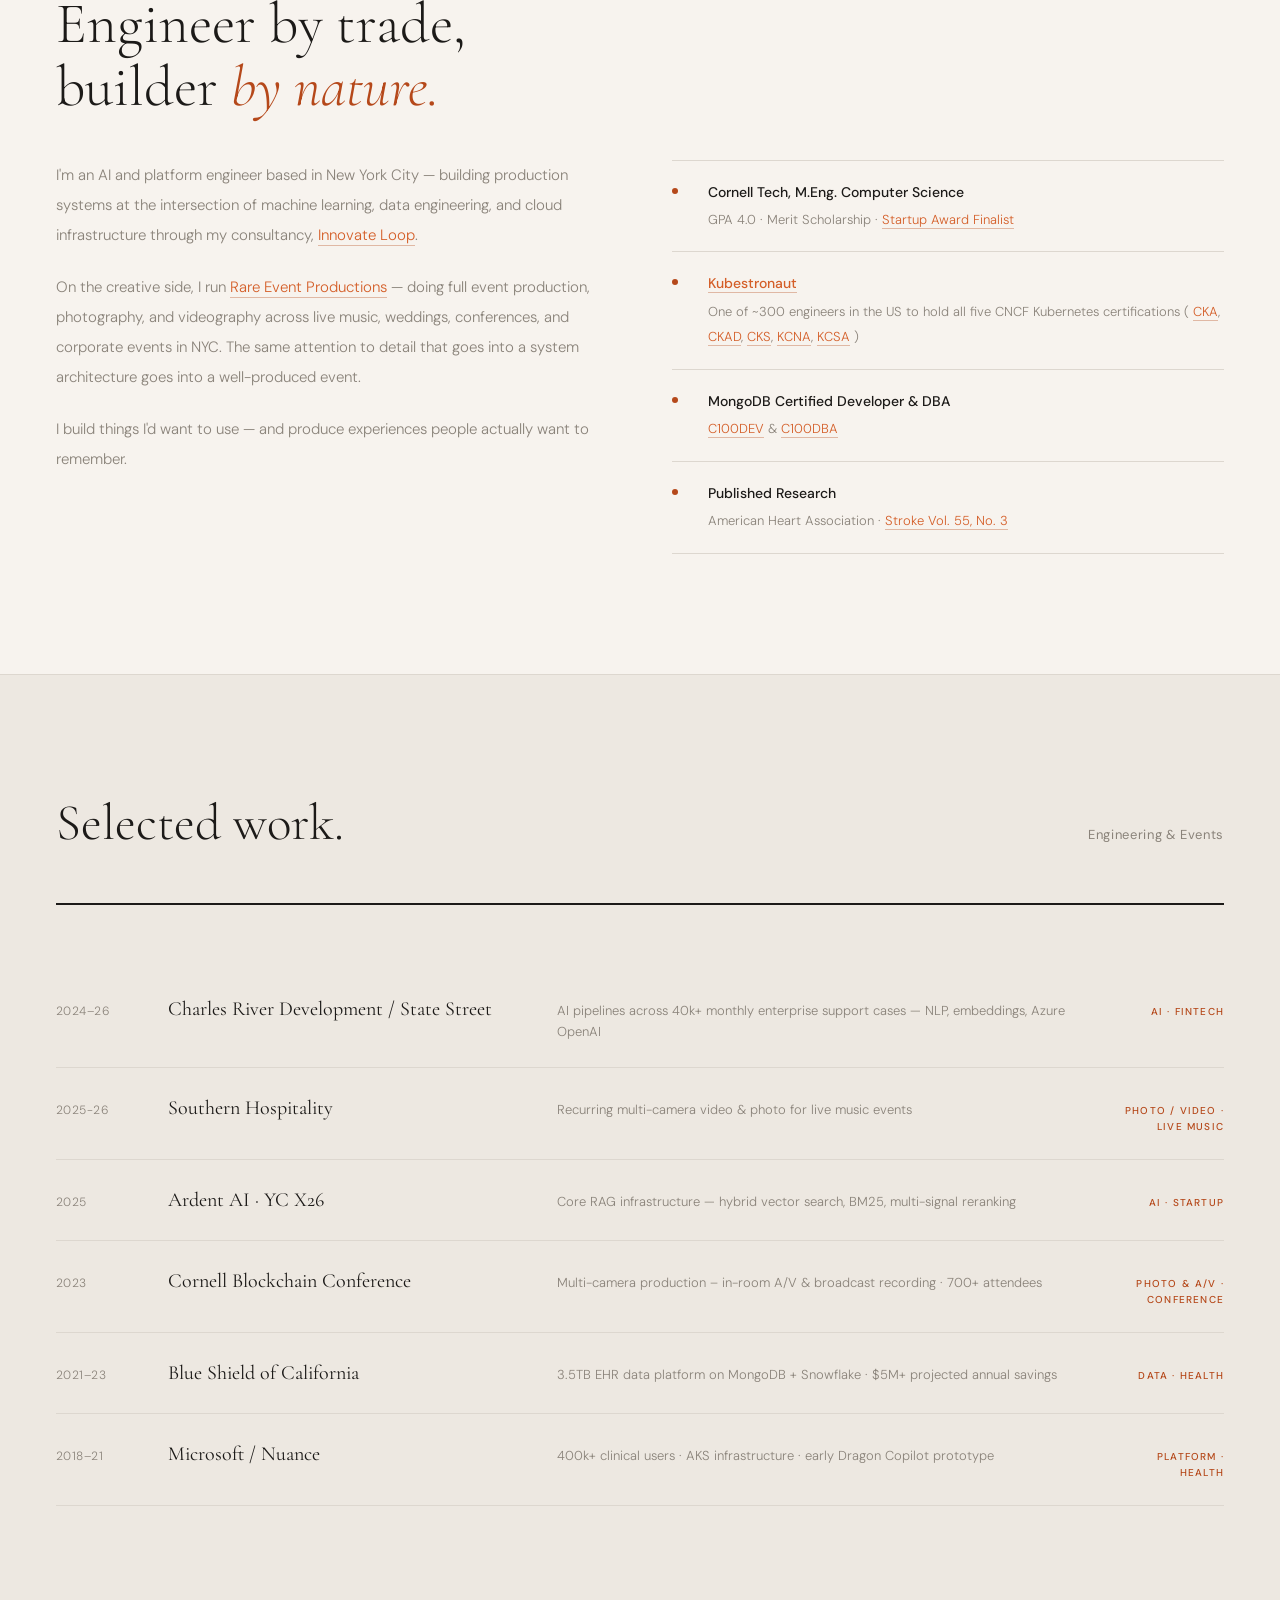
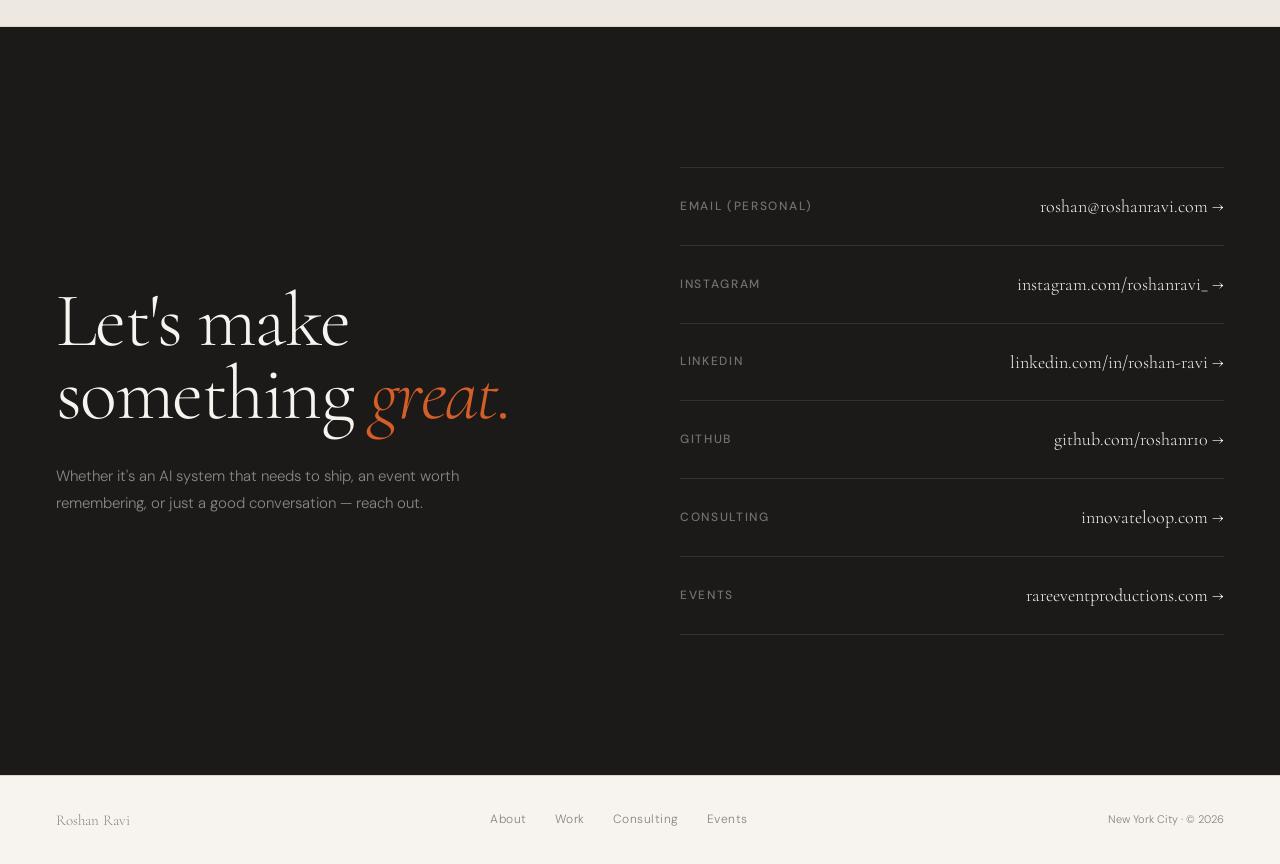
==== commit 6c135bca: "about section formatting" ====
--- a/index.html
+++ b/index.html
@@ -91,8 +91,7 @@
   "knowsAbout": [
     "Artificial Intelligence", "Machine Learning", "Retrieval Augmented Generation",
     "LLM Infrastructure", "Model Context Protocol", "Vector Search",
-    "Kubernetes", "Multi-Cloud Architecture", "Data Engineering",
-    "Apache Spark", "Apache Kafka", "ETL Pipelines"
+    "Kubernetes", "Multi-Cloud Architecture", "Data Engineering", "ETL Pipelines"
   ],
   "sameAs": [
     "https://linkedin.com/in/roshan-ravi",
@@ -180,14 +179,15 @@
 
 <!-- ABOUT -->
 <section id="about">
-  <div>
-    <div class="about-label">About</div>
-    <h2 class="about-headline">Engineer by trade,<br>builder <em>by nature.</em></h2>
-    <p class="about-p">I'm an AI and platform engineer based in New York City — building production systems at the intersection of machine learning, data engineering, and cloud infrastructure through my consultancy, <a href="https://innovateloop.com" target="_blank" rel="noopener" class="inline-link">Innovate Loop</a>.</p>
-    <p class="about-p">On the creative side, I run <a href="https://rareeventproductions.com" target="_blank" rel="noopener" class="inline-link">Rare Event Productions</a> — doing full event production, photography, and videography across live music, weddings, conferences, and corporate events in NYC. The same attention to detail that goes into a system architecture goes into a well-produced event.</p>
-    <p class="about-p">I build things I'd want to use — and produce experiences people actually want to remember.</p>
-  </div>
-  <div class="about-right">
+  <div class="about-label">About</div>
+  <h2 class="about-headline">Engineer by trade,<br>builder <em>by nature.</em></h2>
+  <div class="about-body">
+    <div class="about-left">
+      <p class="about-p">I'm an AI and platform engineer based in New York City — building production systems at the intersection of machine learning, data engineering, and cloud infrastructure through my consultancy, <a href="https://innovateloop.com" target="_blank" rel="noopener" class="inline-link">Innovate Loop</a>.</p>
+      <p class="about-p">On the creative side, I run <a href="https://rareeventproductions.com" target="_blank" rel="noopener" class="inline-link">Rare Event Productions</a> — doing full event production, photography, and videography across live music, weddings, conferences, and corporate events in NYC. The same attention to detail that goes into a system architecture goes into a well-produced event.</p>
+      <p class="about-p">I build things I'd want to use — and produce experiences people actually want to remember.</p>
+    </div>
+    <div class="about-right">
     <div class="cred-stack">
       <div class="cred-item">
         <div class="cred-mark"></div>
@@ -224,6 +224,7 @@
         </div>
       </div>
     </div>
+    </div>
   </div>
 </section>
 
--- a/styles.css
+++ b/styles.css
@@ -83,7 +83,7 @@
 .nav-links a:hover { color: var(--fg); }
 .nav-cta {
   justify-self: end;
-  background: var(--fg) !important;
+  background: var(--rust) !important;
   color: var(--bg) !important;
   padding: 9px 22px !important;
   font-size: 12px !important; font-weight: 500 !important;
@@ -91,7 +91,7 @@
   text-decoration: none;
   transition: background 0.2s;
 }
-.nav-cta:hover { background: var(--rust) !important; }
+.nav-cta:hover { background: var(--fg) !important; }
 
 /* ── HERO — index.html (centered, full-height) ── */
 #hero {
@@ -135,8 +135,8 @@
   padding: 12px 28px; font-size: 12px; font-weight: 500;
   letter-spacing: 0.1em; text-transform: uppercase; transition: all 0.2s;
 }
-.hero-btn-primary { background: var(--charcoal); color: var(--cream); }
-.hero-btn-primary:hover { background: var(--rust); }
+.hero-btn-primary { background: var(--rust); color: var(--cream); }
+.hero-btn-primary:hover { background: var(--charcoal); }
 .hero-btn-ghost { border: 1px solid var(--rule); color: var(--muted); }
 .hero-btn-ghost:hover { border-color: var(--rust); color: var(--rust); }
 .hero-scroll-hint {
@@ -178,13 +178,13 @@
 .btn-row { display: flex; gap: 16px; flex-wrap: wrap; }
 .btn-primary {
   display: inline-block;
-  background: var(--fg); color: var(--bg);
+  background: var(--rust); color: var(--bg);
   padding: 12px 28px;
   font-size: 12px; font-weight: 500;
   letter-spacing: 1.2px; text-transform: uppercase;
   text-decoration: none; transition: background 0.2s;
 }
-.btn-primary:hover { background: var(--rust); }
+.btn-primary:hover { background: var(--fg); }
 .btn-ghost {
   display: inline-block;
   background: transparent; border: 1px solid var(--border);
@@ -240,10 +240,13 @@
 
 /* ── ABOUT — index.html ── */
 #about {
-  padding: 120px 56px; display: grid;
-  grid-template-columns: 5fr 4fr; gap: 100px;
-  align-items: start; border-bottom: 1px solid var(--rule);
+  padding: 120px 56px;
+  border-bottom: 1px solid var(--rule);
   background: var(--cream);
+}
+.about-body {
+  display: grid; grid-template-columns: 1fr 1fr; gap: 64px;
+  align-items: start;
 }
 .about-label {
   font-size: 10px; font-weight: 500; letter-spacing: 0.2em;
@@ -255,7 +258,7 @@
   color: var(--charcoal); margin-bottom: 40px;
 }
 .about-headline em { font-style: italic; color: var(--rust); }
-.about-p { font-size: 15px; color: var(--muted); line-height: 2; margin-bottom: 22px; max-width: 580px; }
+.about-p { font-size: 15px; color: var(--muted); line-height: 2; margin-bottom: 22px; }
 .cred-stack { display: flex; flex-direction: column; }
 .cred-item {
   padding: 20px 0; border-bottom: 1px solid var(--rule);
@@ -545,7 +548,8 @@
   .hero { grid-template-columns: 1fr; gap: 48px; padding: 100px 24px 60px; }
   #pillars { grid-template-columns: 1fr; }
   .pillar { border-right: none; border-bottom: 1px solid var(--rule); }
-  #about { grid-template-columns: 1fr; gap: 48px; padding: 80px 24px; }
+  #about { padding: 80px 24px; }
+  .about-body { grid-template-columns: 1fr; gap: 40px; }
   #work { padding: 80px 24px; }
   .work-row { grid-template-columns: 1fr 1fr; }
   .work-year, .work-tag { display: none; }
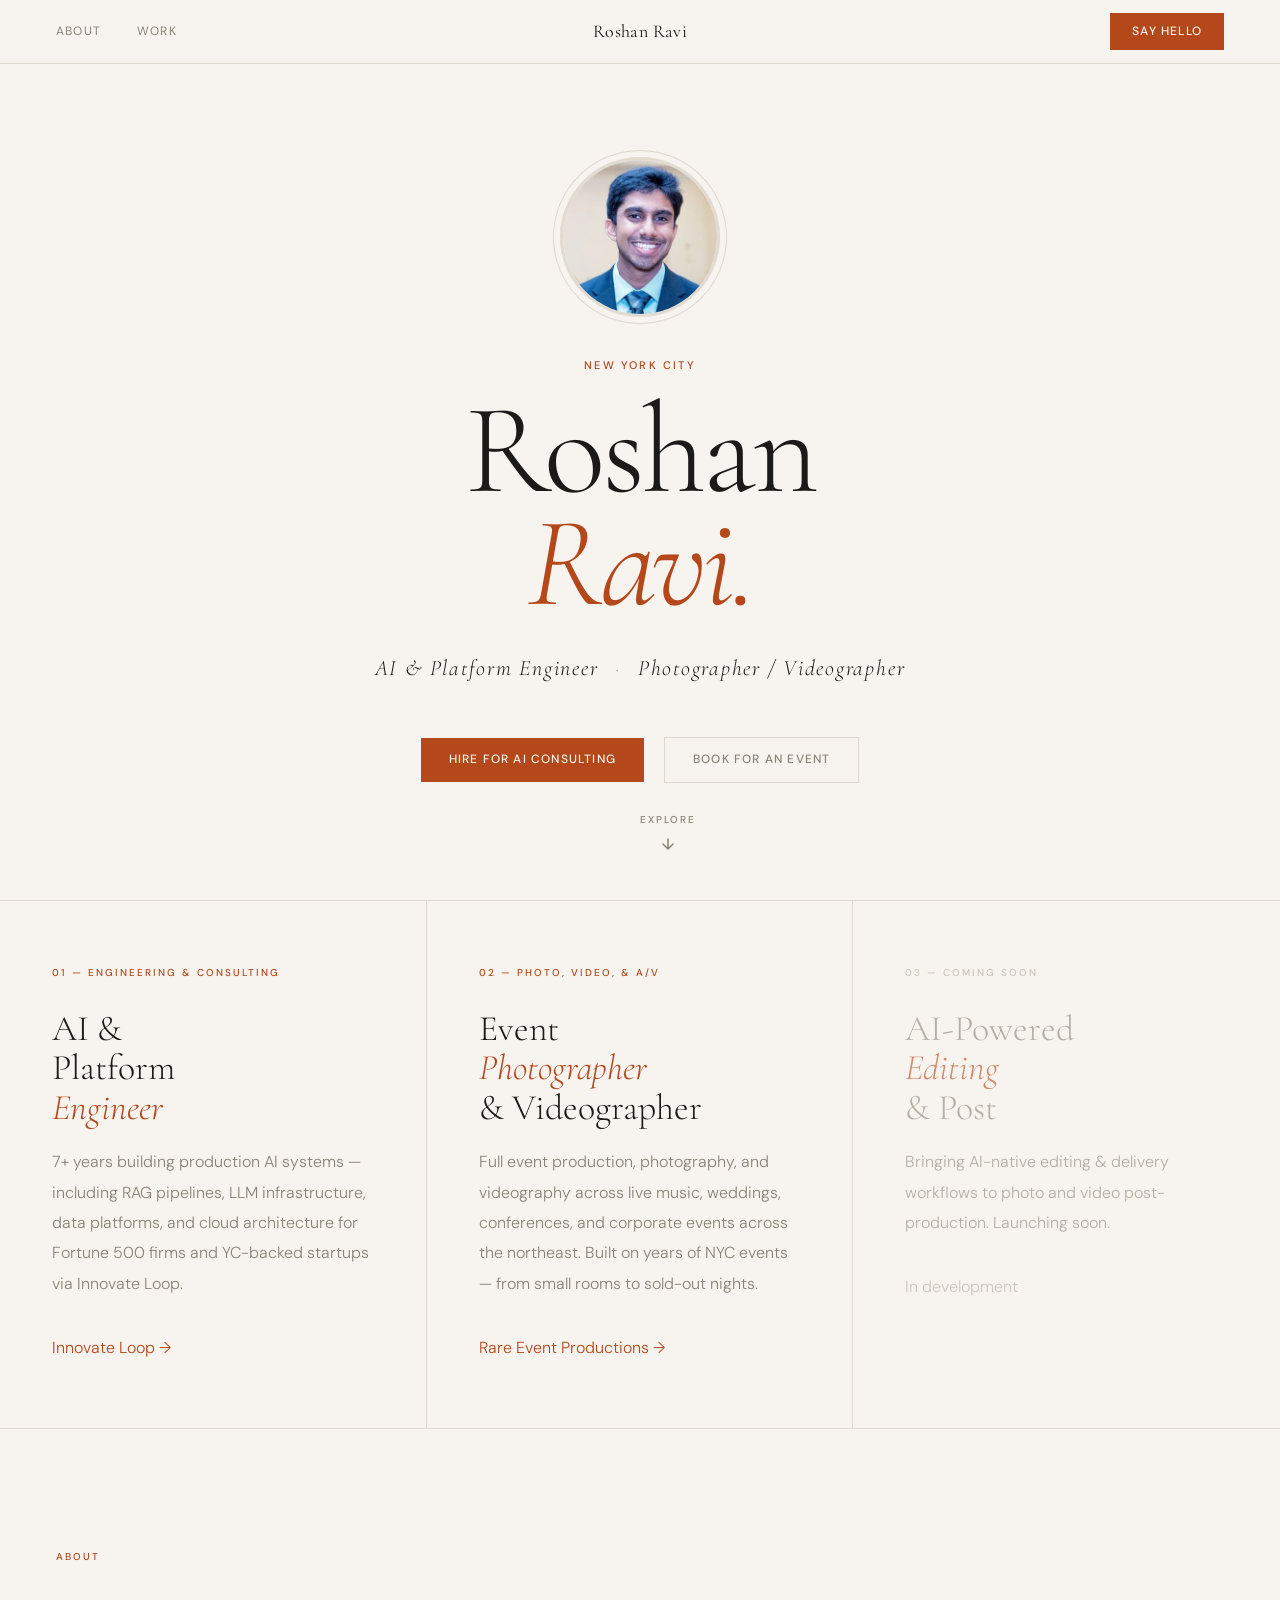
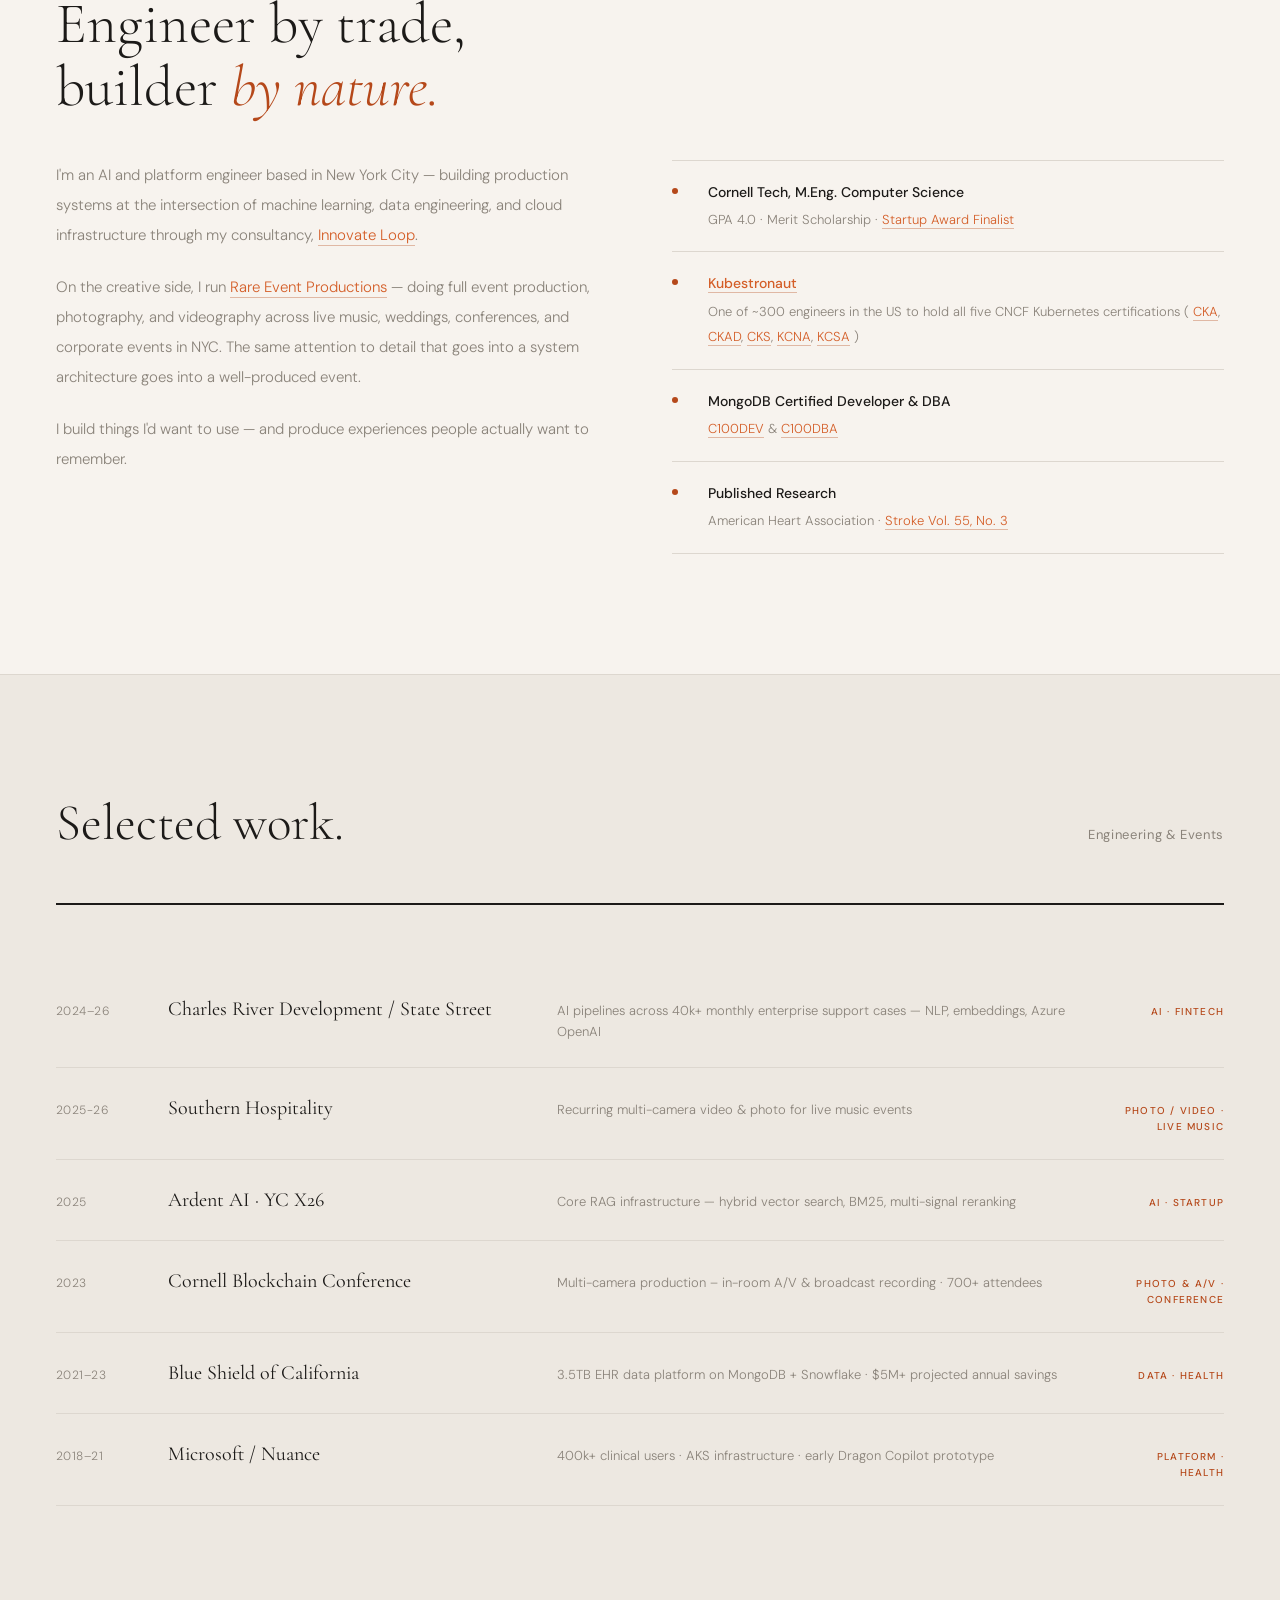
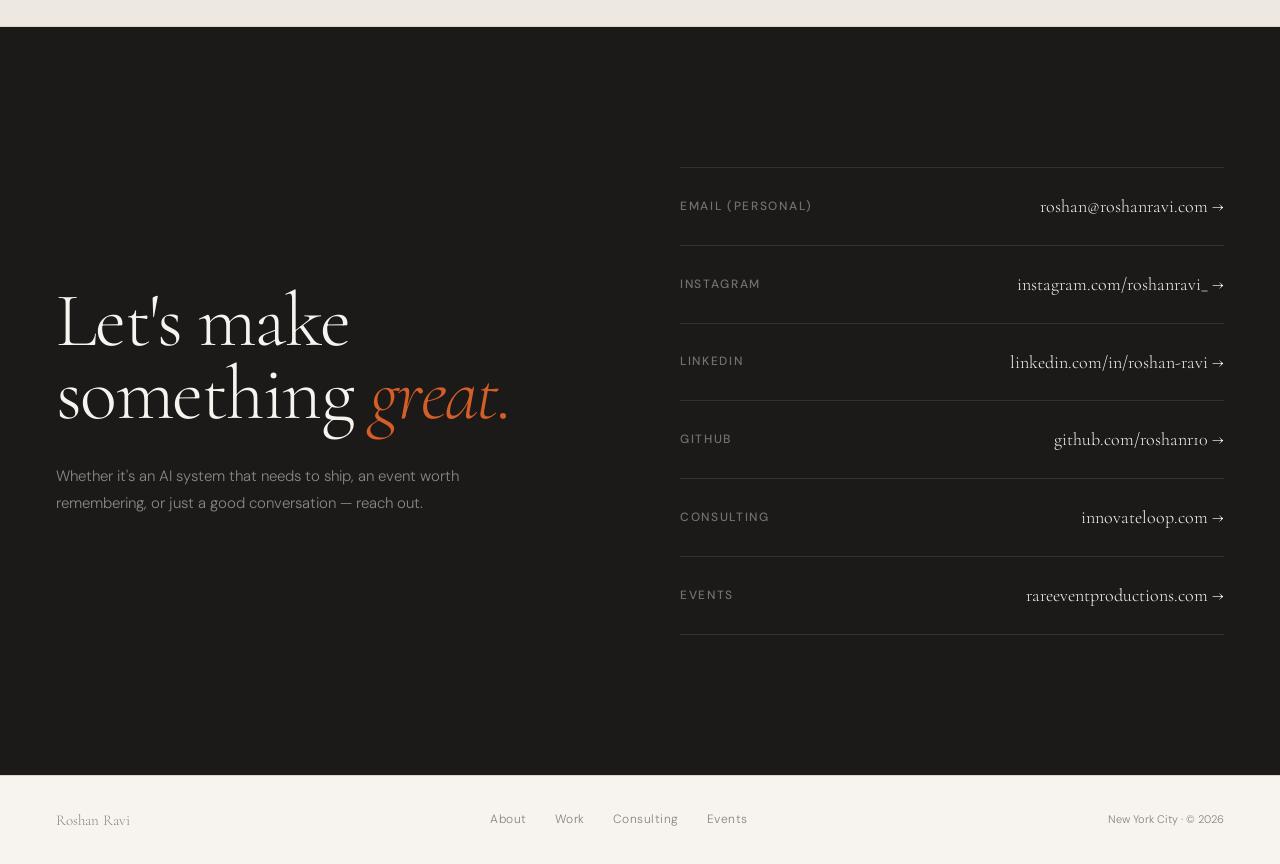
==== commit 09f90e21: "styles explore drop" ====
--- a/index.html
+++ b/index.html
@@ -3,6 +3,7 @@
 <head>
 <meta charset="UTF-8">
 <meta name="viewport" content="width=device-width, initial-scale=1.0">
+<meta name="color-scheme" content="light">
 
 <!-- Core SEO -->
 <meta name="description" content="Roshan Ravi — AI platform engineer based in NYC. Kubestronaut-certified. Building RAG pipelines, LLM infrastructure, MCP tooling, and multi-cloud Kubernetes systems for Fortune 500s and YC startups via Innovate Loop.">
@@ -29,6 +30,7 @@
 <meta property="profile:first_name" content="Roshan">
 <meta property="profile:last_name" content="Ravi">
 <meta property="og:image" content="https://roshanravi.com/og-image.png">
+<meta property="og:image:type" content="image/png">
 <meta property="og:image:width" content="1200">
 <meta property="og:image:height" content="630">
 <meta property="og:image:alt" content="Roshan Ravi — AI Engineer & Consultant, New York City">
@@ -48,63 +50,93 @@
 <script type="application/ld+json">
 {
   "@context": "https://schema.org",
-  "@type": "Person",
-  "name": "Roshan Ravi",
-  "url": "https://roshanravi.com",
-  "image": "https://roshanravi.com/ROSHAN_RAVI_PORTRAIT_SQ.jpg",
-  "jobTitle": "AI Platform Engineer",
-  "description": "AI platform engineer based in NYC — building RAG pipelines, LLM infrastructure, MCP tooling, and multi-cloud Kubernetes systems for Fortune 500s and YC startups. Founder of Innovate Loop.",
-  "address": {
-    "@type": "PostalAddress",
-    "addressLocality": "New York City",
-    "addressRegion": "NY",
-    "addressCountry": "US"
-  },
-  "alumniOf": {
-    "@type": "CollegeOrUniversity",
-    "name": "Cornell Tech",
-    "url": "https://tech.cornell.edu"
-  },
-  "hasCredential": [
+  "@graph": [
     {
-      "@type": "EducationalOccupationalCredential",
-      "name": "Kubestronaut",
-      "credentialCategory": "certification",
-      "recognizedBy": { "@type": "Organization", "name": "Cloud Native Computing Foundation" }
+      "@type": "WebSite",
+      "@id": "https://roshanravi.com/#website",
+      "url": "https://roshanravi.com",
+      "name": "Roshan Ravi",
+      "description": "AI platform engineer based in NYC — building RAG pipelines, LLM infrastructure, MCP tooling, and multi-cloud Kubernetes systems for Fortune 500s and YC startups.",
+      "publisher": { "@id": "https://roshanravi.com/#person" },
+      "potentialAction": {
+        "@type": "SearchAction",
+        "target": { "@type": "EntryPoint", "urlTemplate": "https://roshanravi.com/?q={search_term_string}" },
+        "query-input": "required name=search_term_string"
+      }
     },
     {
-      "@type": "EducationalOccupationalCredential",
-      "name": "MongoDB Certified Developer",
-      "credentialCategory": "certification"
+      "@type": "WebPage",
+      "@id": "https://roshanravi.com/#webpage",
+      "url": "https://roshanravi.com",
+      "name": "Roshan Ravi · AI Engineer & Consultant · New York City",
+      "isPartOf": { "@id": "https://roshanravi.com/#website" },
+      "about": { "@id": "https://roshanravi.com/#person" },
+      "primaryImageOfPage": { "@type": "ImageObject", "url": "https://roshanravi.com/ROSHAN_RAVI_PORTRAIT_SQ.jpg" }
     },
     {
-      "@type": "EducationalOccupationalCredential",
-      "name": "MongoDB Certified DBA",
-      "credentialCategory": "certification"
+      "@type": "Person",
+      "@id": "https://roshanravi.com/#person",
+      "name": "Roshan Ravi",
+      "url": "https://roshanravi.com",
+      "image": "https://roshanravi.com/ROSHAN_RAVI_PORTRAIT_SQ.jpg",
+      "jobTitle": "AI Platform Engineer",
+      "description": "AI platform engineer based in NYC — building RAG pipelines, LLM infrastructure, MCP tooling, and multi-cloud Kubernetes systems for Fortune 500s and YC startups. Founder of Innovate Loop.",
+      "address": {
+        "@type": "PostalAddress",
+        "addressLocality": "New York City",
+        "addressRegion": "NY",
+        "addressCountry": "US"
+      },
+      "alumniOf": {
+        "@type": "CollegeOrUniversity",
+        "name": "Cornell Tech",
+        "url": "https://tech.cornell.edu"
+      },
+      "hasCredential": [
+        {
+          "@type": "EducationalOccupationalCredential",
+          "name": "Kubestronaut",
+          "credentialCategory": "certification",
+          "recognizedBy": { "@type": "Organization", "name": "Cloud Native Computing Foundation" }
+        },
+        {
+          "@type": "EducationalOccupationalCredential",
+          "name": "MongoDB Certified Developer",
+          "credentialCategory": "certification"
+        },
+        {
+          "@type": "EducationalOccupationalCredential",
+          "name": "MongoDB Certified DBA",
+          "credentialCategory": "certification"
+        }
+      ],
+      "owns": {
+        "@type": "Organization",
+        "name": "Innovate Loop",
+        "url": "https://innovateloop.com"
+      },
+      "knowsAbout": [
+        "Artificial Intelligence", "Machine Learning", "Retrieval Augmented Generation",
+        "LLM Infrastructure", "Model Context Protocol", "Vector Search",
+        "Kubernetes", "Multi-Cloud Architecture", "Data Engineering", "ETL Pipelines"
+      ],
+      "sameAs": [
+        "https://linkedin.com/in/roshan-ravi",
+        "https://github.com/roshanr10",
+        "https://x.com/_roshanravi",
+        "https://www.instagram.com/roshanravi_/",
+        "https://innovateloop.com",
+        "https://rareeventproductions.com"
+      ]
     }
-  ],
-  "owns": {
-    "@type": "Organization",
-    "name": "Innovate Loop",
-    "url": "https://innovateloop.com"
-  },
-  "knowsAbout": [
-    "Artificial Intelligence", "Machine Learning", "Retrieval Augmented Generation",
-    "LLM Infrastructure", "Model Context Protocol", "Vector Search",
-    "Kubernetes", "Multi-Cloud Architecture", "Data Engineering", "ETL Pipelines"
-  ],
-  "sameAs": [
-    "https://linkedin.com/in/roshan-ravi",
-    "https://github.com/roshanr10",
-    "https://x.com/_roshanravi",
-    "https://www.instagram.com/roshanravi_/",
-    "https://innovateloop.com",
-    "https://rareeventproductions.com"
   ]
 }
 </script>
 <link rel="icon" type="image/svg+xml" href="/favicon.svg">
 <link rel="apple-touch-icon" href="/apple-touch-icon.png">
+<link rel="me" href="https://linkedin.com/in/roshan-ravi">
+<link rel="me" href="https://github.com/roshanr10">
+<link rel="me" href="https://x.com/_roshanravi">
 <link rel="preconnect" href="https://fonts.googleapis.com">
 <link rel="preconnect" href="https://fonts.gstatic.com" crossorigin>
 <link rel="preload" as="style" href="https://fonts.googleapis.com/css2?family=Cormorant+Garamond:ital,wght@0,300;0,400;0,600;1,300;1,400;1,600&family=DM+Sans:opsz,wght@9..40,300;9..40,400;9..40,500&display=swap">
@@ -149,7 +181,12 @@
     <a href="https://innovateloop.com" class="hero-btn hero-btn-primary" target="_blank" rel="noopener">Hire for AI Consulting</a>
     <a href="https://rareeventproductions.com" class="hero-btn hero-btn-ghost" target="_blank" rel="noopener">Book for an event</a>
   </div>
-  <div class="hero-scroll-hint">Scroll to explore</div>
+  <a href="#pillars" class="scroll-hint" aria-label="Scroll to explore">
+    <span class="scroll-hint-label">Explore</span>
+    <svg width="16" height="16" viewBox="0 0 16 16" fill="none" aria-hidden="true">
+      <path d="M8 3v10M3 8l5 5 5-5" stroke="currentColor" stroke-width="1.5" stroke-linecap="round" stroke-linejoin="round"/>
+    </svg>
+  </a>
 </section>
 
 <!-- DIVIDER -->
--- a/styles.css
+++ b/styles.css
@@ -139,21 +139,30 @@
 .hero-btn-primary:hover { background: var(--charcoal); }
 .hero-btn-ghost { border: 1px solid var(--rule); color: var(--muted); }
 .hero-btn-ghost:hover { border-color: var(--rust); color: var(--rust); }
-.hero-scroll-hint {
-  position: absolute; bottom: 36px; left: 50%; transform: translateX(-50%);
-  font-size: 11px; letter-spacing: 0.16em; color: var(--muted2);
-  display: flex; gap: 10px;
-}
-.hero-scroll-hint::after {
-  content: ''; display: block; width: 24px; height: 1px; background: var(--muted2);
+.scroll-hint {
+  position: absolute; bottom: 48px; left: 50%; transform: translateX(-50%);
+  display: flex; flex-direction: column; align-items: center; gap: 8px;
+  color: var(--muted); text-decoration: none;
+  transition: color 0.2s, transform 0.2s;
+  animation: fadeUp 0.6s 0.5s ease both;
+}
+.scroll-hint:hover {
+  color: var(--fg);
+  transform: translateX(-50%) translateY(2px);
+}
+.scroll-hint-label {
+  font-size: 10px; font-weight: 500;
+  letter-spacing: 0.2em; text-transform: uppercase;
 }
 
 /* ── HERO — consulting / events (two-column grid) ── */
 .hero {
+  min-height: 100vh;
   padding: 160px 56px 100px;
   border-bottom: 1px solid var(--border);
   display: grid; grid-template-columns: 1fr 1fr;
   gap: 80px; align-items: end;
+  position: relative;
 }
 .hero .hero-eyebrow {
   font-size: 12px; font-weight: 500;
@@ -499,7 +508,9 @@
 .expect-pill:hover { border-color: var(--accent); color: var(--accent); }
 
 /* ── FAQ ── */
-.faq-list { margin-top: 56px; }
+#credentials { background: var(--surface); }
+#process { background: var(--surface); }
+.faq-section { display: grid; grid-template-columns: 1fr 2fr; gap: 80px; align-items: start; }
 .faq-item { border-top: 1px solid var(--border); overflow: hidden; }
 .faq-item:last-child { border-bottom: 1px solid var(--border); }
 .faq-q {
@@ -524,18 +535,21 @@
   transition: max-height 0.35s ease, padding 0.3s;
 }
 .faq-item.open .faq-a { max-height: 400px; padding-bottom: 28px; }
-.faq-a p { font-size: 15px; font-weight: 300; color: var(--muted); line-height: 1.75; max-width: 640px; }
+.faq-a p { font-size: 15px; font-weight: 300; color: var(--muted); line-height: 1.75; }
 .faq-a p strong { color: var(--fg); font-weight: 400; }
 
 /* ── CTA ── */
 .cta-section {
   padding: 120px 56px;
-  display: grid; grid-template-columns: 1fr 1fr; gap: 80px; align-items: center;
-  border-bottom: 1px solid var(--border);
-}
-.cta-section h2 { margin-bottom: 0; }
+  display: grid; grid-template-columns: 1fr 2fr; gap: 80px; align-items: center;
+  background: var(--charcoal);
+}
+.cta-section h2 { margin-bottom: 0; color: var(--bg); }
+.cta-section h2 em { color: var(--rust2); }
 .cta-right { display: flex; flex-direction: column; gap: 20px; }
-.cta-right p { font-size: 16px; font-weight: 300; color: var(--muted); line-height: 1.7; }
+.cta-right p { font-size: 16px; font-weight: 300; color: var(--muted2); line-height: 1.7; }
+.cta-section .btn-ghost { border-color: rgba(255,255,255,0.15); color: var(--muted2); }
+.cta-section .btn-ghost:hover { border-color: var(--bg); color: var(--bg); }
 
 /* ── RESPONSIVE ── */
 @media (max-width: 900px) {
@@ -555,7 +569,7 @@
   .work-year, .work-tag { display: none; }
   #contact { grid-template-columns: 1fr; padding: 80px 24px; }
   section { padding: 60px 24px; }
-  .work-intro, .stack-section, .expect-section, .cta-section {
+  .work-intro, .stack-section, .expect-section, .faq-section, .cta-section {
     grid-template-columns: 1fr; gap: 48px;
   }
   .services-grid, .services-grid-bottom { grid-template-columns: 1fr; }
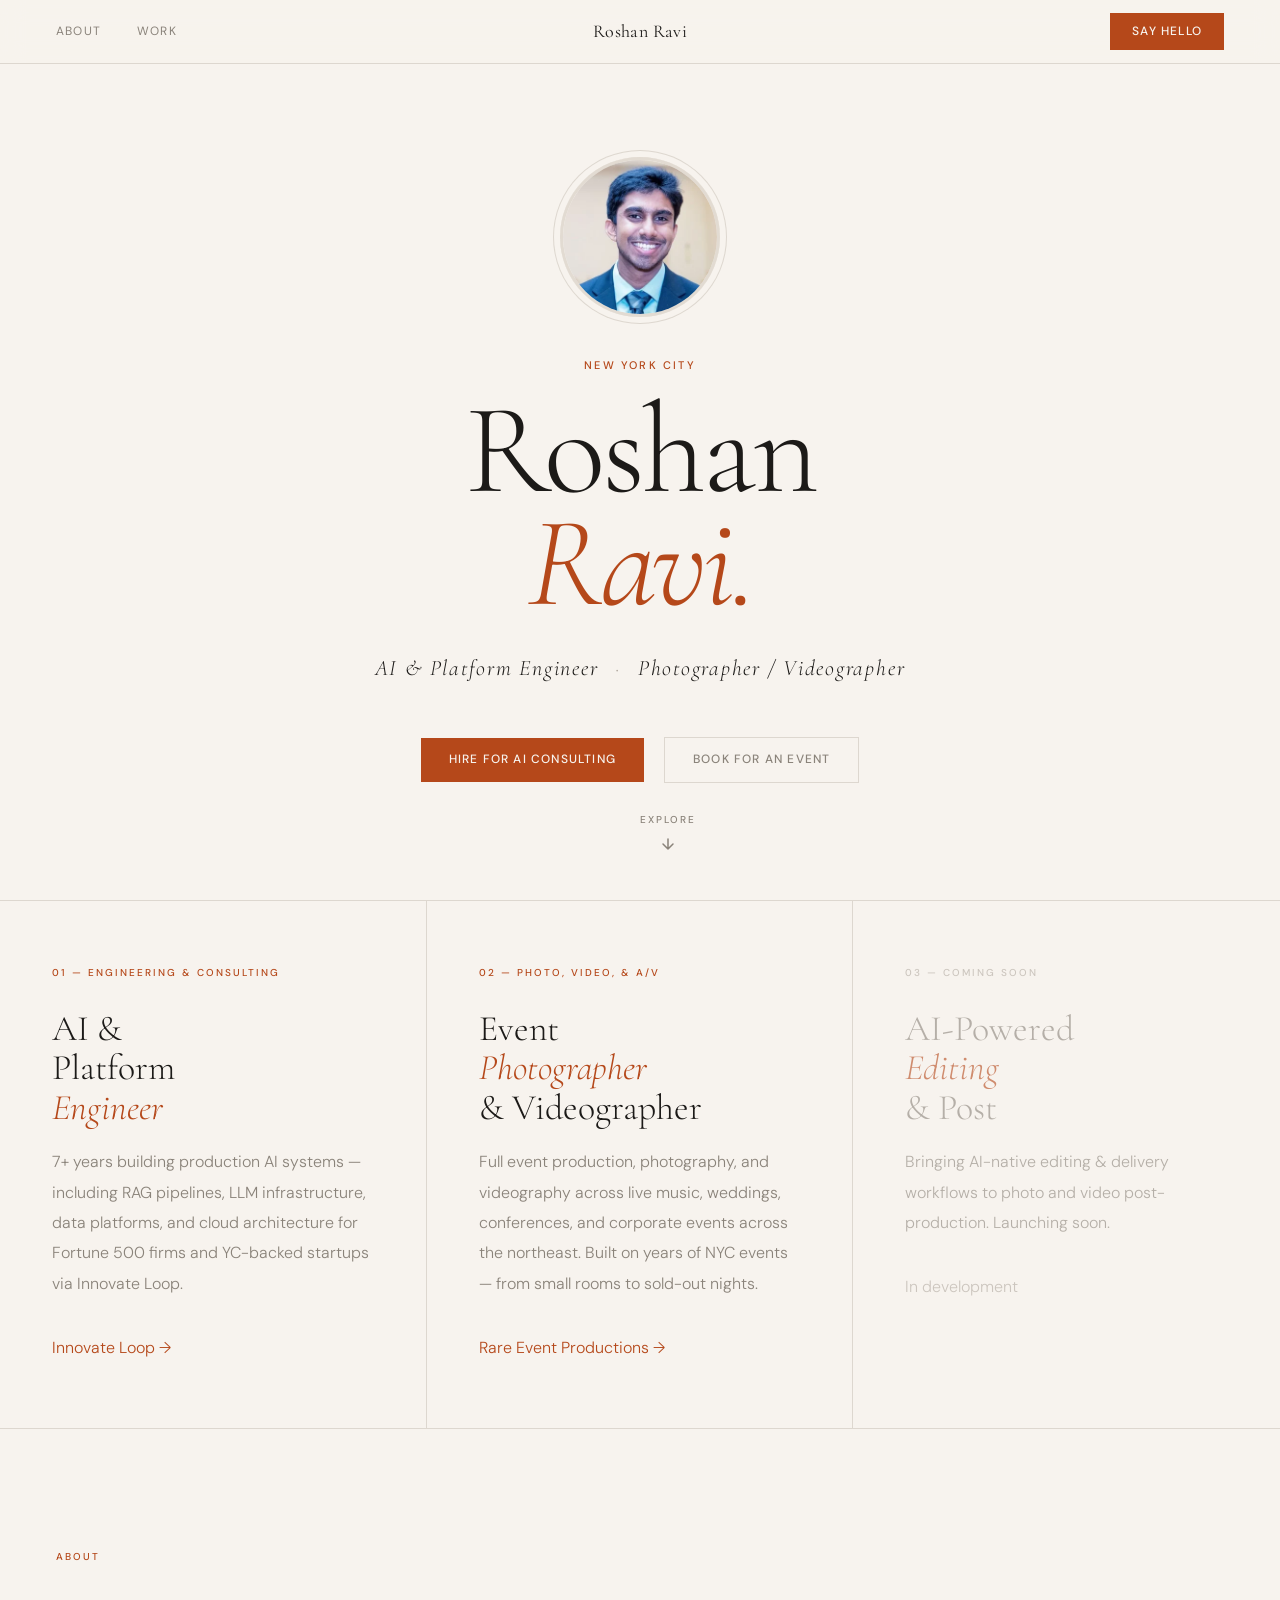
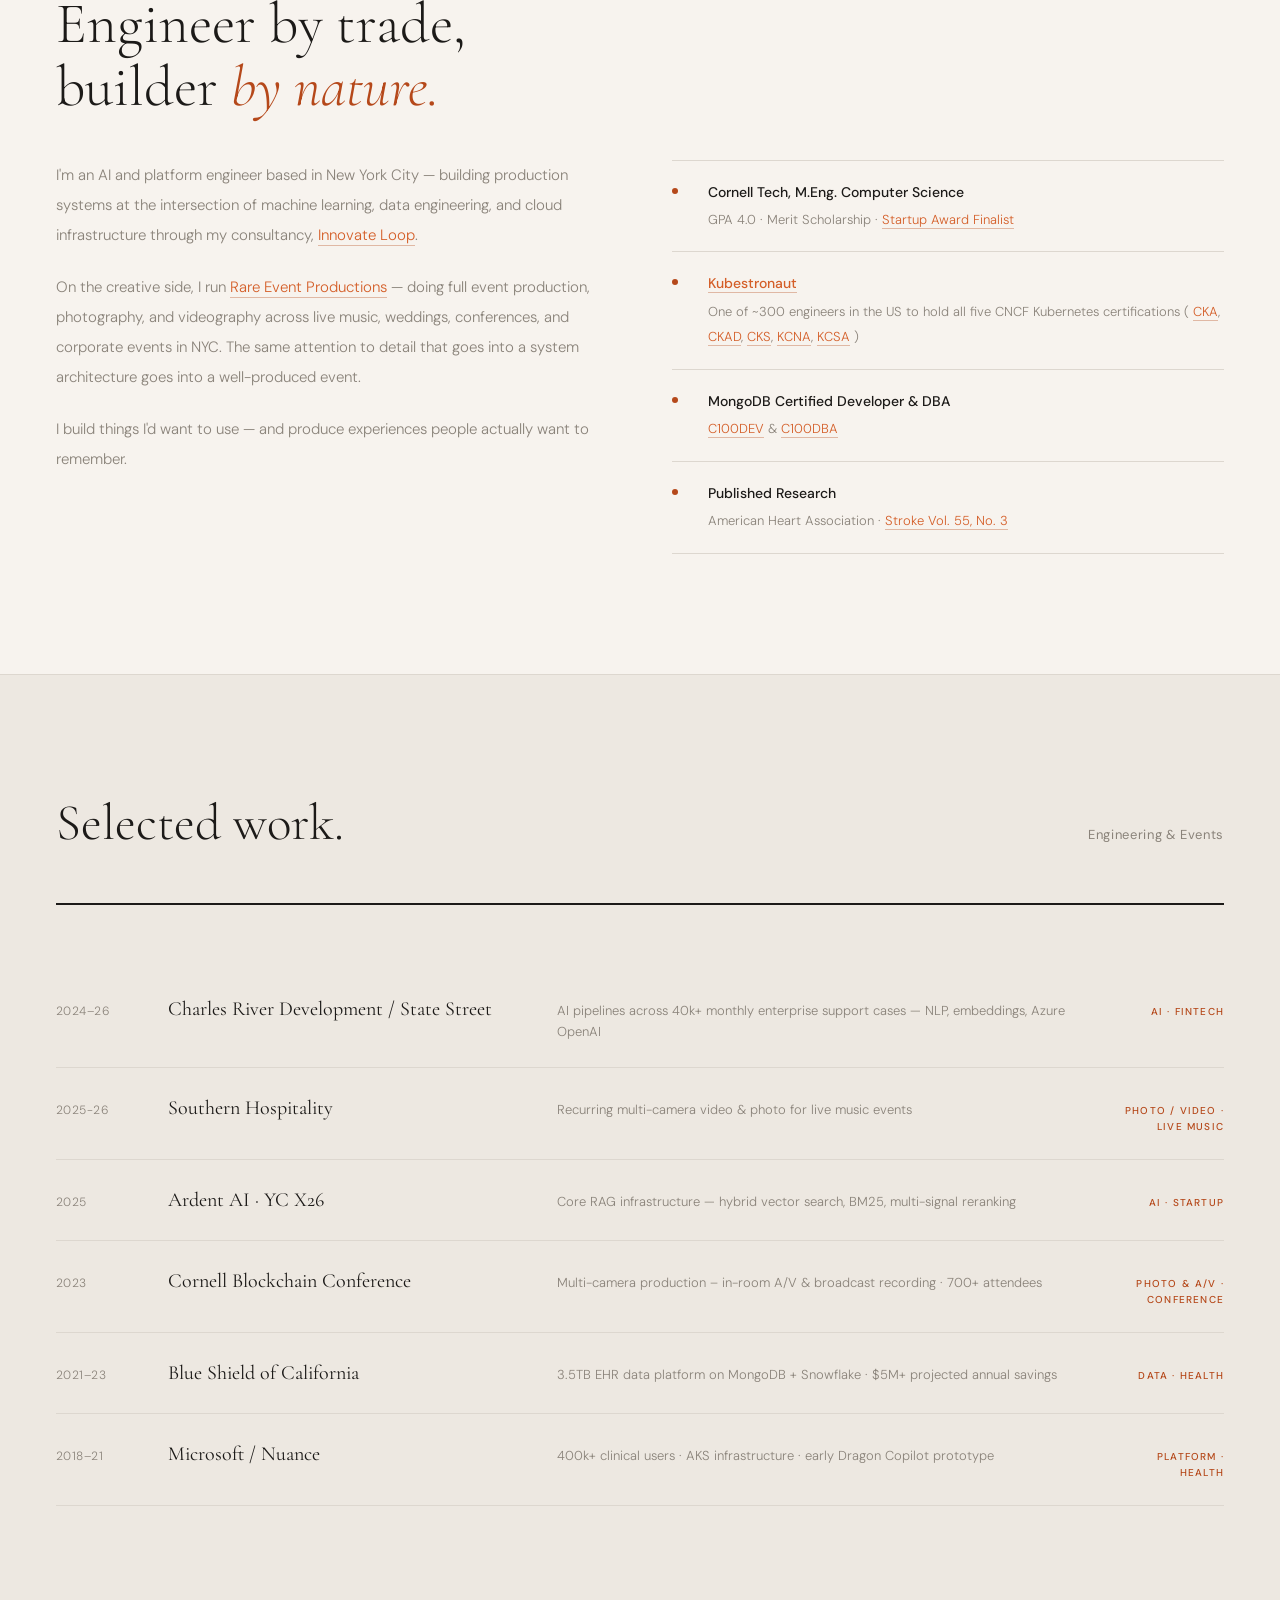
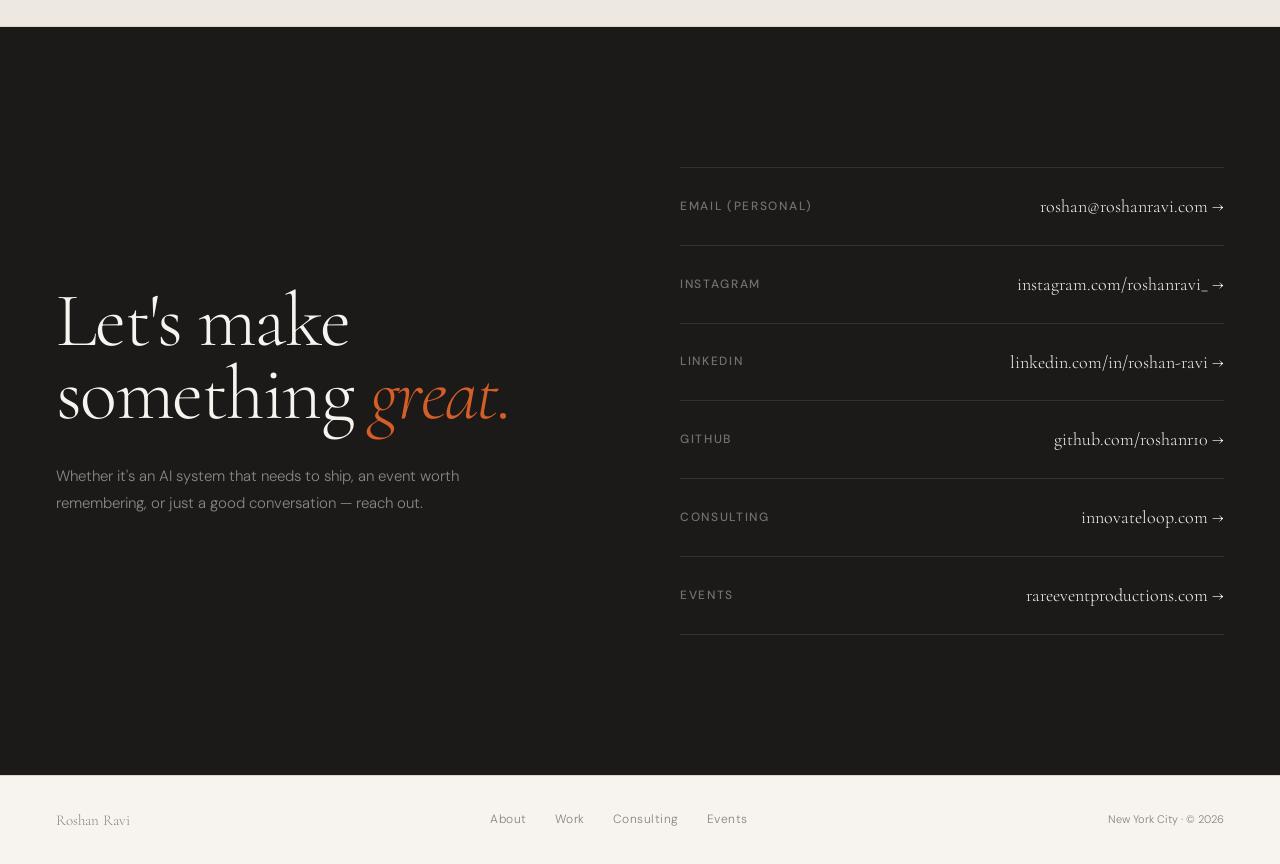
==== commit 643ca27a: "updated gtahg & ui" ====
--- a/index.html
+++ b/index.html
@@ -1,6 +1,15 @@
 <!DOCTYPE html>
 <html lang="en">
 <head>
+<!-- Google tag (gtag.js) -->
+<script async src="https://www.googletagmanager.com/gtag/js?id=G-V9Z5FZT2XC"></script>
+<script>
+  window.dataLayer = window.dataLayer || [];
+  function gtag(){dataLayer.push(arguments);}
+  gtag('js', new Date());
+
+  gtag('config', 'G-V9Z5FZT2XC');
+</script>
 <meta charset="UTF-8">
 <meta name="viewport" content="width=device-width, initial-scale=1.0">
 <meta name="color-scheme" content="light">
--- a/styles.css
+++ b/styles.css
@@ -59,7 +59,9 @@
   align-items: center;
   padding: 0 56px;
   height: 64px;
-  background: var(--bg);
+  background: rgba(247,243,238,0.72);
+  backdrop-filter: blur(12px);
+  -webkit-backdrop-filter: blur(12px);
   border-bottom: 1px solid var(--border);
 }
 .nav-name, .nav-logo {
@@ -162,8 +164,38 @@
   border-bottom: 1px solid var(--border);
   display: grid; grid-template-columns: 1fr 1fr;
   gap: 80px; align-items: end;
-  position: relative;
-}
+  position: relative; overflow: hidden;
+}
+
+/* ── HERO — consulting geometric pattern ── */
+#hero-consulting {
+  background-color: var(--bg);
+}
+#hero-consulting::before {
+  content: '';
+  position: absolute;
+  right: 0; top: 0;
+  width: 65%; height: 70%;
+  pointer-events: none; z-index: 0;
+  background:
+    radial-gradient(ellipse 70% 65% at 90% 10%, rgba(181,72,26,0.32) 0%, rgba(181,72,26,0.12) 45%, rgba(181,72,26,0.03) 70%, transparent 95%),
+    radial-gradient(ellipse 62% 70% at 70% 30%, rgba(212,94,40,0.22) 0%, rgba(212,94,40,0.08) 48%, rgba(212,94,40,0.02) 72%, transparent 94%),
+    radial-gradient(ellipse 55% 60% at 95% 50%, rgba(138,131,122,0.18) 0%, rgba(138,131,122,0.06) 46%, rgba(138,131,122,0.01) 70%, transparent 92%),
+    radial-gradient(ellipse 50% 52% at 52% 8%,  rgba(181,72,26,0.24) 0%, rgba(181,72,26,0.07) 44%, rgba(181,72,26,0.01) 68%, transparent 90%);
+}
+#hero-consulting .hero-left,
+#hero-consulting .hero-right { position: relative; z-index: 1; }
+#hero-consulting .hero-left { margin-bottom: 48px; }
+#hero-consulting .hero-right {
+  align-self: end;
+  justify-self: start;
+  margin-bottom: 100px;
+}
+#hero-consulting .stat-row { width: fit-content; grid-template-columns: repeat(4, 1fr); }
+#hero-consulting .stat:nth-child(even) { border-right: 1px solid var(--border); }
+#hero-consulting .stat:nth-child(3),
+#hero-consulting .stat:nth-child(4) { border-top: none; }
+#hero-consulting .stat:nth-child(4) { border-right: none; }
 .hero .hero-eyebrow {
   font-size: 12px; font-weight: 500;
   color: var(--muted);
@@ -207,7 +239,7 @@
   display: grid; grid-template-columns: 1fr 1fr; gap: 1px;
   border: 1px solid var(--border);
 }
-.stat { padding: 28px 24px; border-right: 1px solid var(--border); }
+.stat { padding: 28px 24px; border-right: 1px solid var(--border); background: rgba(247,243,238,0.6); }
 .stat:nth-child(even) { border-right: none; }
 .stat:nth-child(3), .stat:nth-child(4) { border-top: 1px solid var(--border); }
 .stat-num {
@@ -490,6 +522,13 @@
 .cred-body a { color: var(--accent); text-decoration: none; }
 .cred-body a:hover { text-decoration: underline; }
 
+/* ── APPROACH (events) ── */
+#process { background: var(--surface); }
+.approach-section { display: grid; grid-template-columns: 1fr 2fr; gap: 80px; align-items: start; }
+.approach-body { display: flex; flex-direction: column; gap: 28px; }
+.approach-body p { font-size: 16px; font-weight: 300; color: var(--muted); line-height: 1.8; }
+.approach-body p strong { color: var(--fg); font-weight: 400; }
+
 /* ── WHAT TO EXPECT (events) ── */
 .expect-section { display: grid; grid-template-columns: 1fr 2fr; gap: 80px; align-items: start; }
 .expect-intro p { font-size: 16px; font-weight: 300; color: var(--muted); line-height: 1.7; margin-bottom: 20px; }
@@ -509,7 +548,6 @@
 
 /* ── FAQ ── */
 #credentials { background: var(--surface); }
-#process { background: var(--surface); }
 .faq-section { display: grid; grid-template-columns: 1fr 2fr; gap: 80px; align-items: start; }
 .faq-item { border-top: 1px solid var(--border); overflow: hidden; }
 .faq-item:last-child { border-bottom: 1px solid var(--border); }
@@ -569,7 +607,7 @@
   .work-year, .work-tag { display: none; }
   #contact { grid-template-columns: 1fr; padding: 80px 24px; }
   section { padding: 60px 24px; }
-  .work-intro, .stack-section, .expect-section, .faq-section, .cta-section {
+  .work-intro, .stack-section, .approach-section, .expect-section, .faq-section, .cta-section {
     grid-template-columns: 1fr; gap: 48px;
   }
   .services-grid, .services-grid-bottom { grid-template-columns: 1fr; }
@@ -579,6 +617,10 @@
   .cred-grid { grid-template-columns: 1fr; }
   .cred-card { border-right: none; }
   footer { flex-direction: column; gap: 16px; padding: 24px; text-align: center; }
+  #hero-consulting .stat-row { grid-template-columns: 1fr 1fr; }
+  #hero-consulting .stat:nth-child(even) { border-right: none; }
+  #hero-consulting .stat:nth-child(3),
+  #hero-consulting .stat:nth-child(4) { border-top: 1px solid var(--border); }
 }
 
 @media (max-width: 600px) {
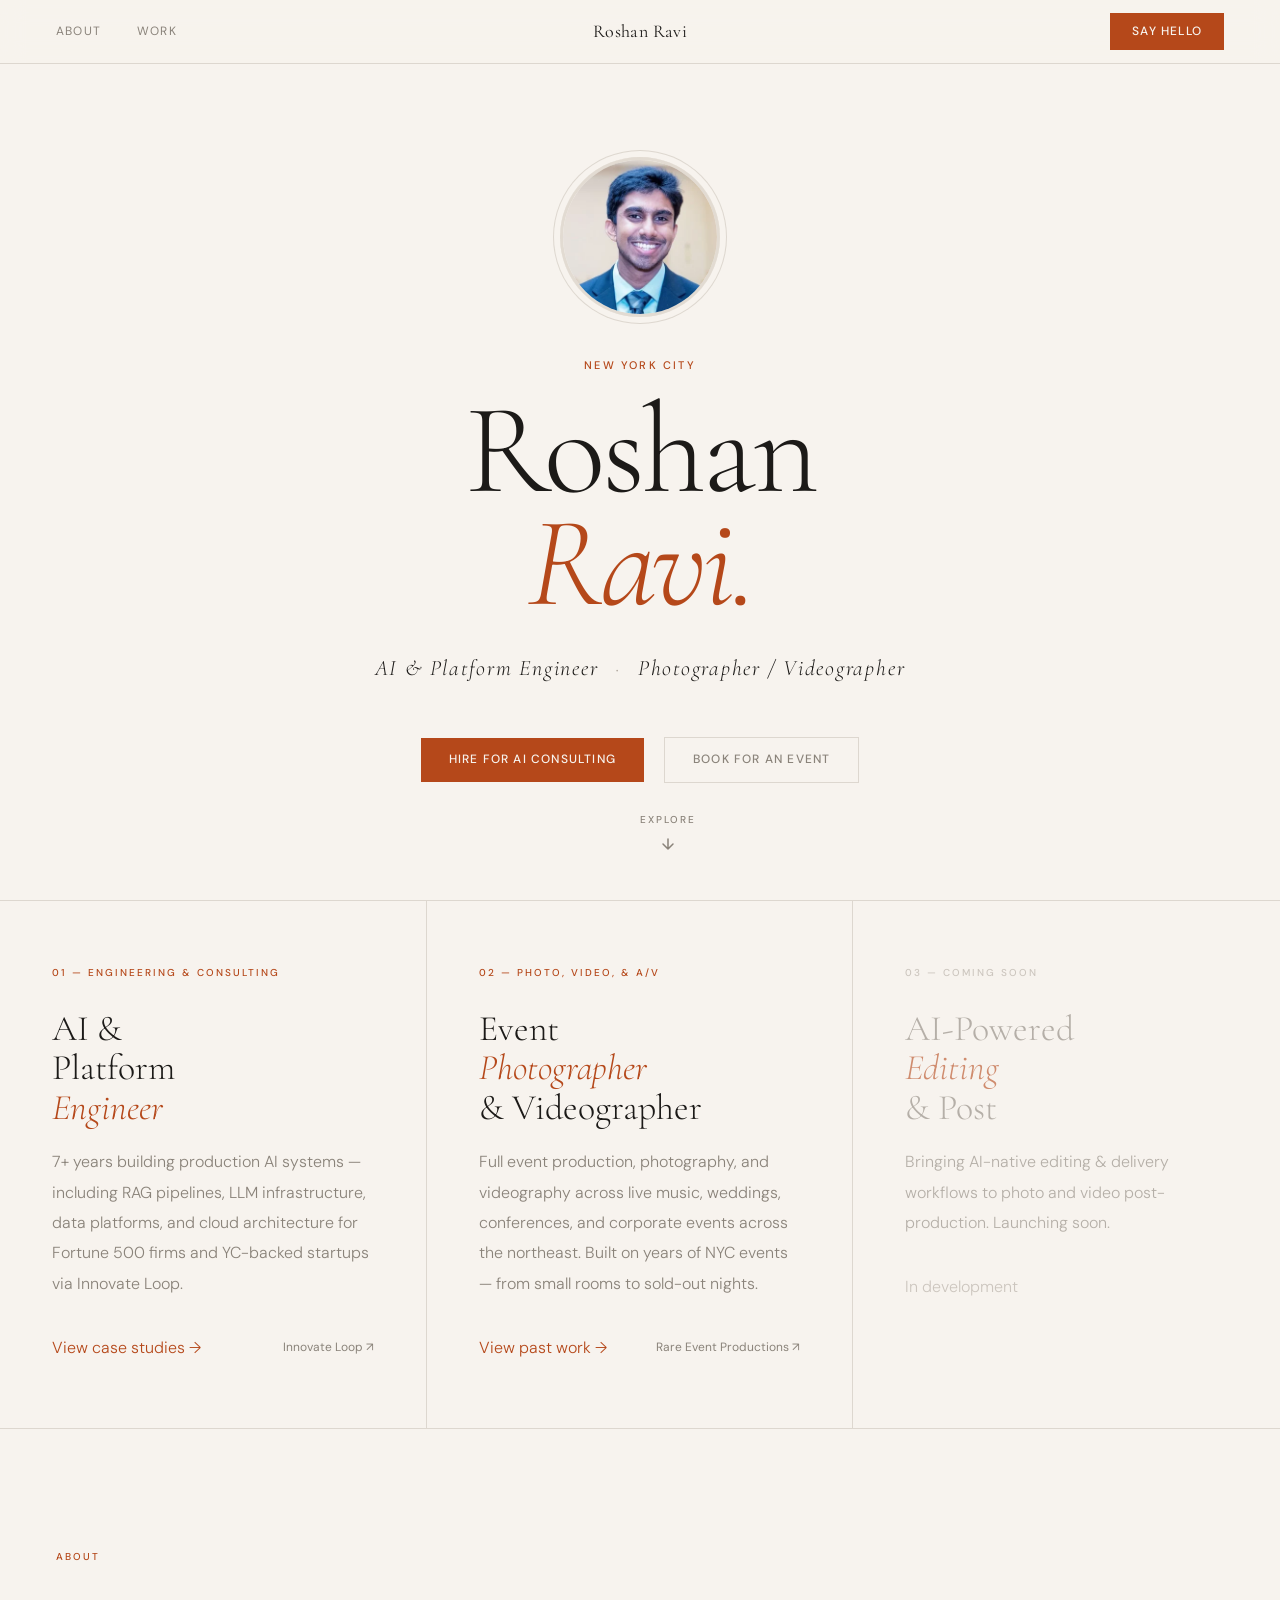
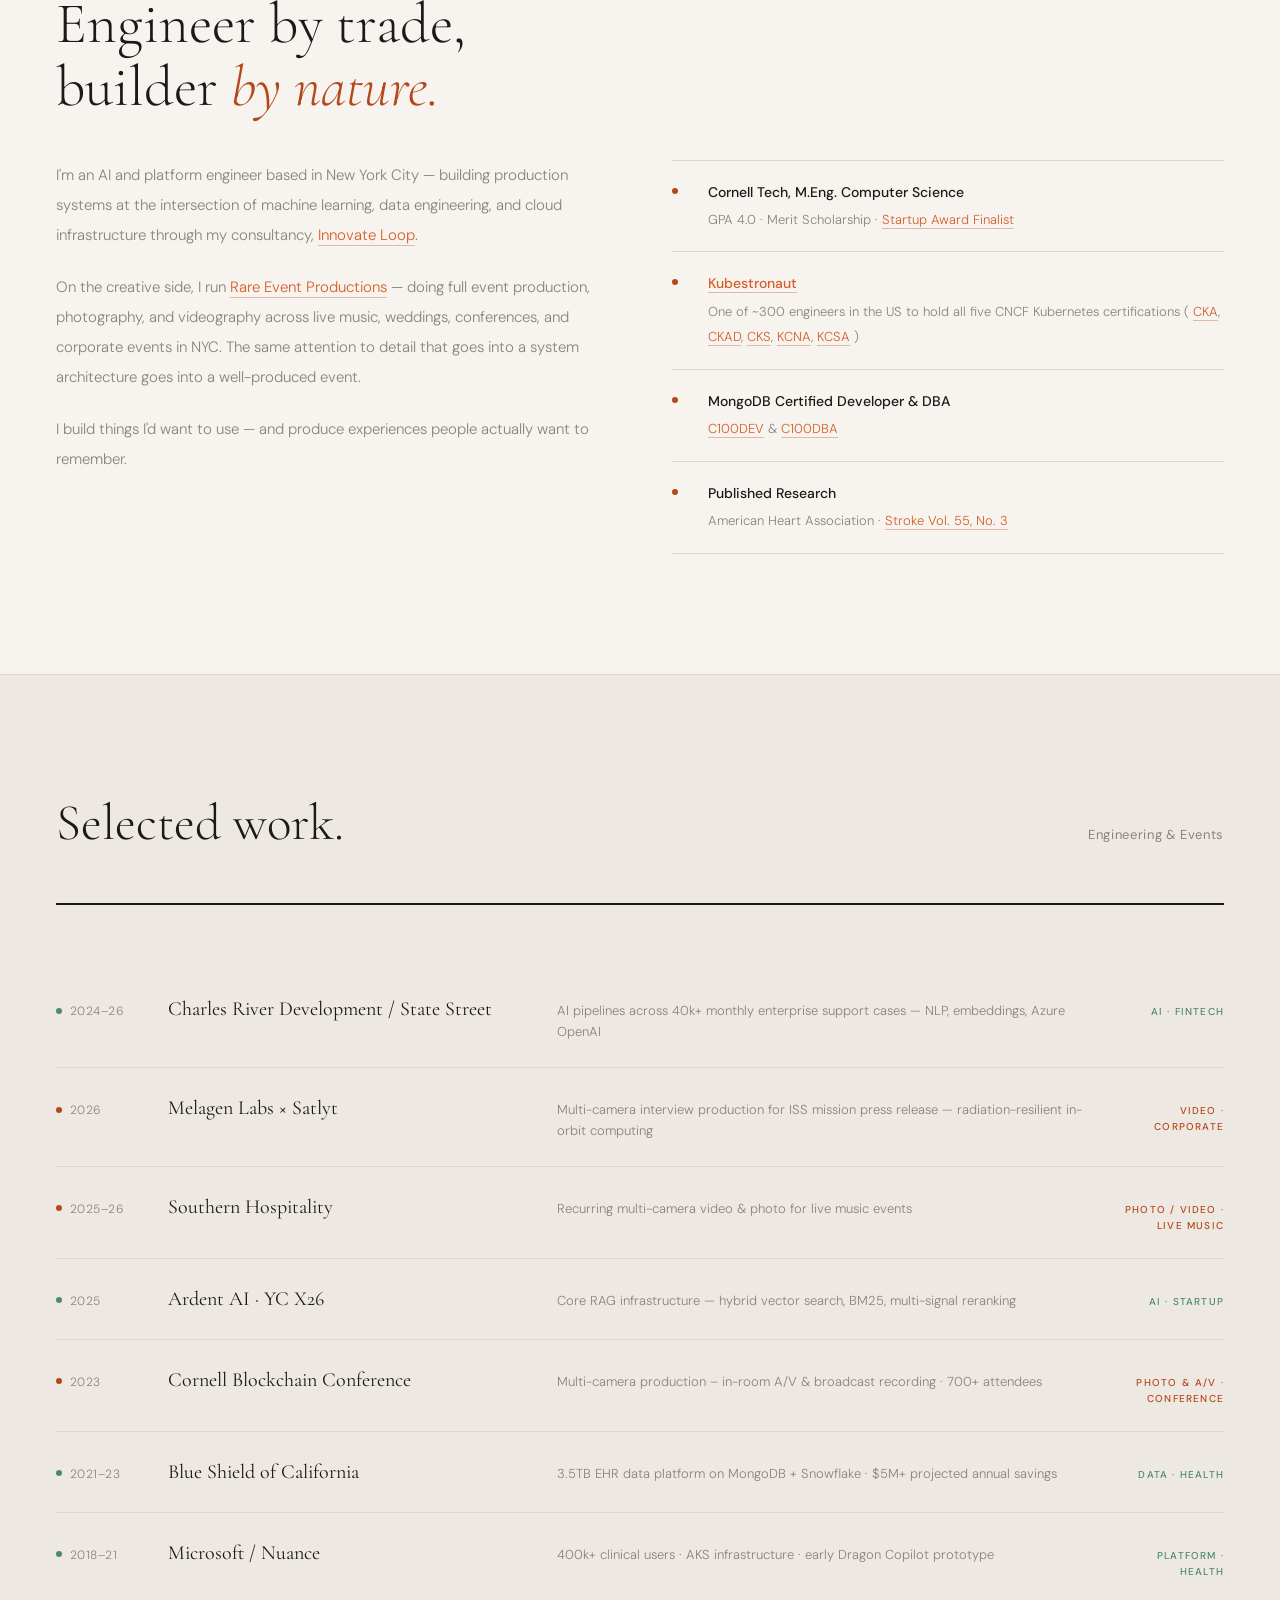
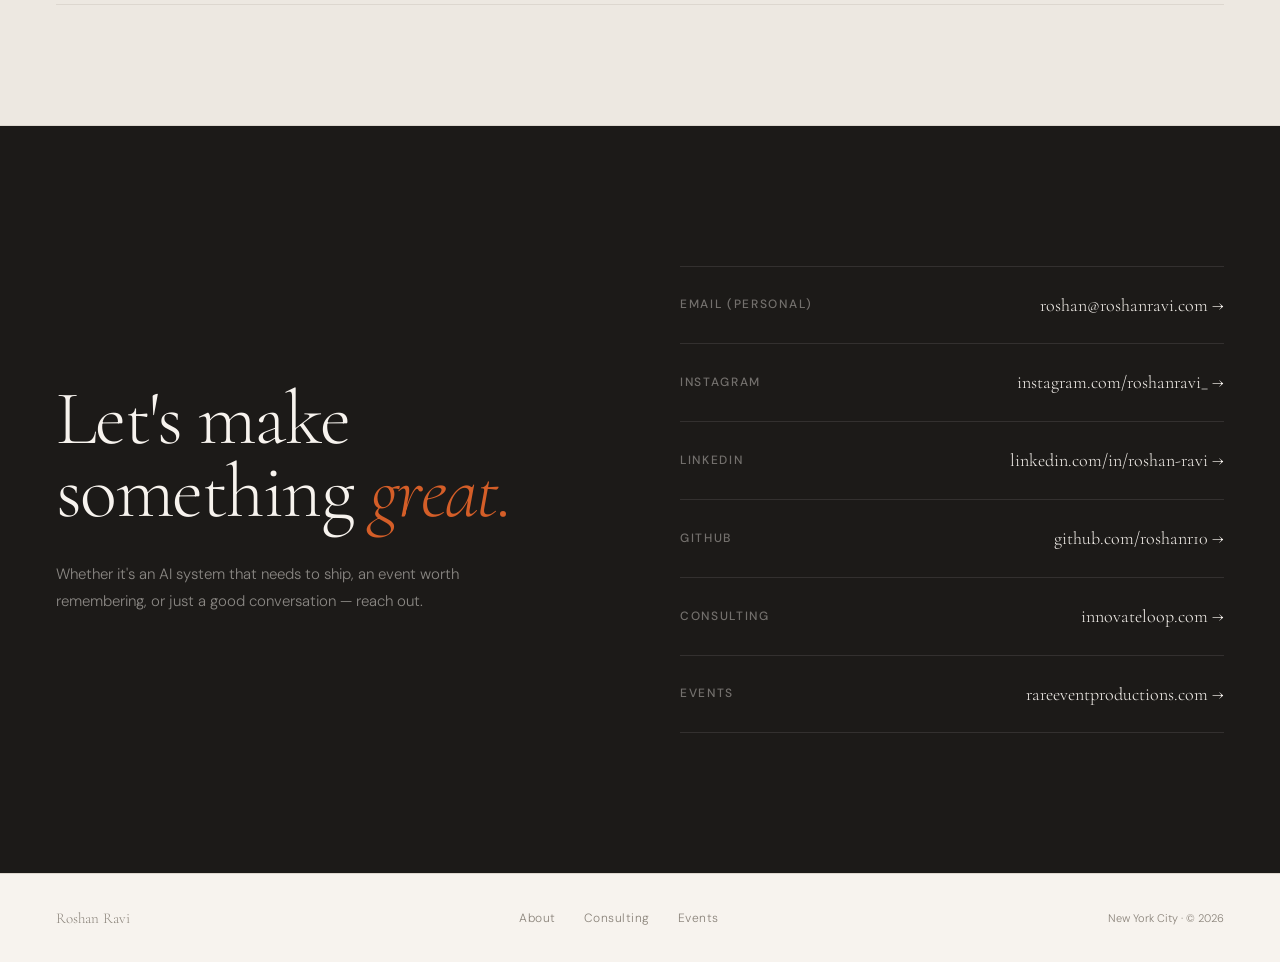
==== commit 0a6eb8df: "all site updates less placeholder iamges" ====
--- a/index.html
+++ b/index.html
@@ -66,20 +66,18 @@
       "url": "https://roshanravi.com",
       "name": "Roshan Ravi",
       "description": "AI platform engineer based in NYC — building RAG pipelines, LLM infrastructure, MCP tooling, and multi-cloud Kubernetes systems for Fortune 500s and YC startups.",
-      "publisher": { "@id": "https://roshanravi.com/#person" },
-      "potentialAction": {
-        "@type": "SearchAction",
-        "target": { "@type": "EntryPoint", "urlTemplate": "https://roshanravi.com/?q={search_term_string}" },
-        "query-input": "required name=search_term_string"
-      }
+      "publisher": { "@id": "https://roshanravi.com/#person" }
     },
     {
       "@type": "WebPage",
       "@id": "https://roshanravi.com/#webpage",
-      "url": "https://roshanravi.com",
+      "url": "https://roshanravi.com/",
       "name": "Roshan Ravi · AI Engineer & Consultant · New York City",
       "isPartOf": { "@id": "https://roshanravi.com/#website" },
       "about": { "@id": "https://roshanravi.com/#person" },
+      "publisher": { "@id": "https://roshanravi.com/#person" },
+      "inLanguage": "en-US",
+      "dateModified": "2026-03-18",
       "primaryImageOfPage": { "@type": "ImageObject", "url": "https://roshanravi.com/ROSHAN_RAVI_PORTRAIT_SQ.jpg" }
     },
     {
@@ -119,11 +117,14 @@
           "credentialCategory": "certification"
         }
       ],
-      "owns": {
-        "@type": "Organization",
-        "name": "Innovate Loop",
-        "url": "https://innovateloop.com"
-      },
+      "owns": [
+        { "@type": "Organization", "@id": "https://roshanravi.com/#innovate-loop", "name": "Innovate Loop", "url": "https://innovateloop.com" },
+        { "@type": "Organization", "@id": "https://roshanravi.com/#rare-event-productions", "name": "Rare Event Productions", "url": "https://rareeventproductions.com" }
+      ],
+      "makesOffer": [
+        { "@type": "Offer", "itemOffered": { "@id": "https://roshanravi.com/#innovate-loop" } },
+        { "@type": "Offer", "itemOffered": { "@id": "https://roshanravi.com/#rare-event-productions" } }
+      ],
       "knowsAbout": [
         "Artificial Intelligence", "Machine Learning", "Retrieval Augmented Generation",
         "LLM Infrastructure", "Model Context Protocol", "Vector Search",
@@ -187,8 +188,8 @@
     <span>Photographer / Videographer</span>
   </p>
   <div class="hero-ctas">
-    <a href="https://innovateloop.com" class="hero-btn hero-btn-primary" target="_blank" rel="noopener">Hire for AI Consulting</a>
-    <a href="https://rareeventproductions.com" class="hero-btn hero-btn-ghost" target="_blank" rel="noopener">Book for an event</a>
+    <a href="/consulting/" class="hero-btn hero-btn-primary">Hire for AI Consulting</a>
+    <a href="/events/" class="hero-btn hero-btn-ghost">Book for an event</a>
   </div>
   <a href="#pillars" class="scroll-hint" aria-label="Scroll to explore">
     <span class="scroll-hint-label">Explore</span>
@@ -205,19 +206,25 @@
 <section id="pillars">
   <div class="pillar">
     <div class="pillar-num">01 — Engineering & Consulting</div>
-    <div class="pillar-title">AI &<br>Platform<br><em>Engineer</em></div>
+    <h2 class="pillar-title">AI &<br>Platform<br><em>Engineer</em></h2>
     <p class="pillar-desc">7+ years building production AI systems — including RAG pipelines, LLM infrastructure, data platforms, and cloud architecture for Fortune 500 firms and YC-backed startups via Innovate Loop.</p>
-    <a href="https://innovateloop.com" class="pillar-link" target="_blank" rel="noopener">Innovate Loop →</a>
+    <div class="pillar-links">
+      <a href="/consulting/" class="pillar-link">View case studies →</a>
+      <a href="https://innovateloop.com" class="pillar-link-secondary" target="_blank" rel="noopener">Innovate Loop ↗</a>
+    </div>
   </div>
   <div class="pillar">
     <div class="pillar-num">02 — Photo, Video, & A/V</div>
-    <div class="pillar-title">Event<br><em>Photographer</em><br>& Videographer</div>
+    <h2 class="pillar-title">Event<br><em>Photographer</em><br>& Videographer</h2>
     <p class="pillar-desc">Full event production, photography, and videography across live music, weddings, conferences, and corporate events across the northeast. Built on years of NYC events — from small rooms to sold-out nights.</p>
-    <a href="https://rareeventproductions.com" class="pillar-link" target="_blank" rel="noopener">Rare Event Productions →</a>
+    <div class="pillar-links">
+      <a href="/events/" class="pillar-link">View past work →</a>
+      <a href="https://rareeventproductions.com" class="pillar-link-secondary" target="_blank" rel="noopener">Rare Event Productions ↗</a>
+    </div>
   </div>
   <div class="pillar" style="opacity: 0.6; pointer-events: none;">
     <div class="pillar-num" style="color: var(--muted2);">03 — Coming Soon</div>
-    <div class="pillar-title" style="color: var(--muted);">AI-Powered<br><em>Editing</em><br>& Post</div>
+    <h2 class="pillar-title" style="color: var(--muted);">AI-Powered<br><em>Editing</em><br>& Post</h2>
     <p class="pillar-desc">Bringing AI-native editing & delivery workflows to photo and video post-production. Launching soon.</p>
     <div class="pillar-link" style="color: var(--muted2); cursor: default;">In development</div>
   </div>
@@ -239,19 +246,19 @@
         <div class="cred-mark"></div>
         <div class="cred-text">
           <strong>Cornell Tech, M.Eng. Computer Science</strong>
-          <span>GPA 4.0 · Merit Scholarship · <a href="https://openstudiospring23.splashthat.com" target="_blank" rel="noopener noreferrer" class="inline-link">Startup Award Finalist</a></span>
+          <span>GPA 4.0 · Merit Scholarship · <a href="https://openstudiospring23.splashthat.com" target="_blank" rel="noopener" class="inline-link">Startup Award Finalist</a></span>
         </div>
       </div>
       <div class="cred-item">
         <div class="cred-mark"></div>
         <div class="cred-text">
-          <strong><a href="https://www.credly.com/badges/70de6ba9-bd94-4103-a46b-ba4c3140e56a" target="_blank" rel="noopener noreferrer" class="inline-link">Kubestronaut</a></strong>
+          <strong><a href="https://www.credly.com/badges/70de6ba9-bd94-4103-a46b-ba4c3140e56a" target="_blank" rel="noopener" class="inline-link">Kubestronaut</a></strong>
           <span>One of ~300 engineers in the US to hold all five CNCF Kubernetes certifications (
-            <a href="https://www.credly.com/badges/06cb413a-495f-4627-94fd-8357a001893c" target="_blank" rel="noopener noreferrer" class="inline-link">CKA</a>,
-            <a href="https://www.credly.com/badges/f96c7909-498a-42fe-b380-5ef8642791f9" target="_blank" rel="noopener noreferrer" class="inline-link">CKAD</a>,
-            <a href="https://www.credly.com/badges/ea92a0ed-045d-4604-8e15-3312742d6e55" target="_blank" rel="noopener noreferrer" class="inline-link">CKS</a>,
-            <a href="https://www.credly.com/badges/25b61348-c8f4-4721-b1ad-07e095ae8f76" target="_blank" rel="noopener noreferrer" class="inline-link">KCNA</a>,
-            <a href="https://www.credly.com/badges/0a7603fb-84c0-4746-961e-8d5d9c95536f" target="_blank" rel="noopener noreferrer" class="inline-link">KCSA</a>
+            <a href="https://www.credly.com/badges/06cb413a-495f-4627-94fd-8357a001893c" target="_blank" rel="noopener" class="inline-link">CKA</a>,
+            <a href="https://www.credly.com/badges/f96c7909-498a-42fe-b380-5ef8642791f9" target="_blank" rel="noopener" class="inline-link">CKAD</a>,
+            <a href="https://www.credly.com/badges/ea92a0ed-045d-4604-8e15-3312742d6e55" target="_blank" rel="noopener" class="inline-link">CKS</a>,
+            <a href="https://www.credly.com/badges/25b61348-c8f4-4721-b1ad-07e095ae8f76" target="_blank" rel="noopener" class="inline-link">KCNA</a>,
+            <a href="https://www.credly.com/badges/0a7603fb-84c0-4746-961e-8d5d9c95536f" target="_blank" rel="noopener" class="inline-link">KCSA</a>
           )</span>
         </div>
       </div>
@@ -259,14 +266,14 @@
         <div class="cred-mark"></div>
         <div class="cred-text">
           <strong>MongoDB Certified Developer & DBA</strong>
-          <span><a href="https://www.credly.com/badges/71cee4e4-36d5-4941-b3f5-2d0ccef71d63" target="_blank" rel="noopener noreferrer" class="inline-link">C100DEV</a> &amp; <a href="https://www.credly.com/badges/cb288ef5-76e5-4761-be88-b9dcbcaf2a7b" target="_blank" rel="noopener noreferrer" class="inline-link">C100DBA</a></span>
+          <span><a href="https://www.credly.com/badges/71cee4e4-36d5-4941-b3f5-2d0ccef71d63" target="_blank" rel="noopener" class="inline-link">C100DEV</a> &amp; <a href="https://www.credly.com/badges/cb288ef5-76e5-4761-be88-b9dcbcaf2a7b" target="_blank" rel="noopener" class="inline-link">C100DBA</a></span>
         </div>
       </div>
       <div class="cred-item">
         <div class="cred-mark"></div>
         <div class="cred-text">
           <strong>Published Research</strong>
-          <span>American Heart Association · <a href="https://www.ahajournals.org/doi/10.1161/STROKEAHA.123.045039" target="_blank" rel="noopener noreferrer" class="inline-link">Stroke Vol. 55, No. 3</a></span>
+          <span>American Heart Association · <a href="https://www.ahajournals.org/doi/10.1161/STROKEAHA.123.045039" target="_blank" rel="noopener" class="inline-link">Stroke Vol. 55, No. 3</a></span>
         </div>
       </div>
     </div>
@@ -281,38 +288,44 @@
     <div class="work-top-sub">Engineering & Events</div>
   </div>
 
-  <div class="work-row">
-    <div class="work-year">2024–26</div>
+  <div class="work-row work-il">
+    <time class="work-year" datetime="2024">2024–26</time>
     <div class="work-co">Charles River Development / State Street</div>
     <div class="work-detail">AI pipelines across 40k+ monthly enterprise support cases — NLP, embeddings, Azure OpenAI</div>
     <div class="work-tag">AI · Fintech</div>
   </div>
-  <div class="work-row">
-    <div class="work-year">2025-26</div>
+  <div class="work-row work-rep">
+    <time class="work-year" datetime="2026">2026</time>
+    <div class="work-co">Melagen Labs × Satlyt</div>
+    <div class="work-detail">Multi-camera interview production for ISS mission press release — radiation-resilient in-orbit computing</div>
+    <div class="work-tag">Video · Corporate</div>
+  </div>
+  <div class="work-row work-rep">
+    <time class="work-year" datetime="2025">2025–26</time>
     <div class="work-co">Southern Hospitality</div>
     <div class="work-detail">Recurring multi-camera video & photo for live music events</div>
     <div class="work-tag">Photo / Video · Live Music</div>
   </div>
-  <div class="work-row">
-    <div class="work-year">2025</div>
+  <div class="work-row work-il">
+    <time class="work-year" datetime="2025">2025</time>
     <div class="work-co">Ardent AI · YC X26</div>
     <div class="work-detail">Core RAG infrastructure — hybrid vector search, BM25, multi-signal reranking</div>
     <div class="work-tag">AI · Startup</div>
   </div>
-  <div class="work-row">
-    <div class="work-year">2023</div>
+  <div class="work-row work-rep">
+    <time class="work-year" datetime="2023">2023</time>
     <div class="work-co">Cornell Blockchain Conference</div>
     <div class="work-detail">Multi-camera production – in-room A/V & broadcast recording · 700+ attendees</div>
     <div class="work-tag">Photo & A/V · Conference</div>
   </div>
-  <div class="work-row">
-    <div class="work-year">2021–23</div>
+  <div class="work-row work-il">
+    <time class="work-year" datetime="2021">2021–23</time>
     <div class="work-co">Blue Shield of California</div>
     <div class="work-detail">3.5TB EHR data platform on MongoDB + Snowflake · $5M+ projected annual savings</div>
     <div class="work-tag">Data · Health</div>
   </div>
-  <div class="work-row">
-    <div class="work-year">2018–21</div>
+  <div class="work-row work-il">
+    <time class="work-year" datetime="2018">2018–21</time>
     <div class="work-co">Microsoft / Nuance</div>
     <div class="work-detail">400k+ clinical users · AKS infrastructure · early Dragon Copilot prototype</div>
     <div class="work-tag">Platform · Health</div>
@@ -336,7 +349,7 @@
       <div class="contact-link-label">Email (Personal)</div>
       <div class="contact-link-value">roshan@roshanravi.com →</div>
     </a>
-    <a href="https://www.instagram.com/roshanravi_/" class="contact-link-row" target="_blank" rel="noopener noreferrer">
+    <a href="https://www.instagram.com/roshanravi_/" class="contact-link-row" target="_blank" rel="noopener">
       <div class="contact-link-label">Instagram</div>
       <div class="contact-link-value">instagram.com/roshanravi_ →</div>
     </a>
@@ -348,11 +361,11 @@
       <div class="contact-link-label">X</div>
       <div class="contact-link-value">x.com/_roshanravi →</div>
     </a> -->
-    <a href="https://linkedin.com/in/roshan-ravi" class="contact-link-row" target="_blank" rel="noopener noreferrer">
+    <a href="https://linkedin.com/in/roshan-ravi" class="contact-link-row" target="_blank" rel="noopener">
       <div class="contact-link-label">LinkedIn</div>
       <div class="contact-link-value">linkedin.com/in/roshan-ravi →</div>
     </a>
-    <a href="https://github.com/roshanr10" class="contact-link-row" target="_blank" rel="noopener noreferrer">
+    <a href="https://github.com/roshanr10" class="contact-link-row" target="_blank" rel="noopener">
       <div class="contact-link-label">GitHub</div>
       <div class="contact-link-value">github.com/roshanr10 →</div>
     </a>
@@ -372,10 +385,9 @@
 <footer>
   <div class="footer-name">Roshan Ravi</div>
   <div class="footer-links">
-    <a href="#about">About</a>
-    <a href="#work">Work</a>
-    <a href="/consulting">Consulting</a>
-    <a href="/events">Events</a>
+    <a href="/">About</a>
+    <a href="/consulting/">Consulting</a>
+    <a href="/events/">Events</a>
   </div>
   <div class="footer-copy">New York City · © 2026</div>
 </footer>
--- a/styles.css
+++ b/styles.css
@@ -272,12 +272,19 @@
 }
 .pillar-title em { font-style: italic; color: var(--rust); }
 .pillar-desc { color: var(--muted); line-height: 1.9; margin-bottom: 36px; }
+.pillar-links { display: flex; align-items: center; justify-content: space-between; flex-wrap: wrap; gap: 12px; }
 .pillar-link {
   color: var(--rust); display: inline-flex; gap: 8px; align-items: center;
   border-bottom: 1px solid transparent; padding-bottom: 2px;
   transition: gap 0.2s, border-color 0.2s;
 }
 .pillar:hover .pillar-link { gap: 12px; border-bottom-color: var(--rust); }
+.pillar-link-secondary {
+  font-size: 12px; font-weight: 400; color: var(--muted);
+  border-bottom: 1px solid transparent; padding-bottom: 2px;
+  transition: color 0.2s, border-color 0.2s;
+}
+.pillar-link-secondary:hover { color: var(--fg); border-bottom-color: var(--border); }
 
 /* ── ABOUT — index.html ── */
 #about {
@@ -329,6 +336,20 @@
   letter-spacing: 0.04em; font-variant-numeric: tabular-nums;
 }
 .work-co { font-family: var(--serif); font-size: 20px; font-weight: 400; color: var(--charcoal); }
+.work-il .work-year::before,
+.work-rep .work-year::before {
+  content: '';
+  display: inline-block;
+  width: 6px; height: 6px;
+  border-radius: 50%;
+  margin-right: 8px;
+  vertical-align: middle;
+  position: relative; top: -1px;
+}
+.work-il .work-year::before  { background: #4e8a6a; }
+.work-rep .work-year::before { background: var(--rust); }
+.work-il .work-tag  { color: #4e8a6a; }
+.work-rep .work-tag { color: var(--rust); }
 .work-detail { font-size: 13px; color: var(--muted); line-height: 1.6; }
 .work-tag {
   font-size: 10px; font-weight: 500; letter-spacing: 0.12em; text-transform: uppercase;
@@ -437,6 +458,7 @@
 }
 .service-card {
   padding: 40px 32px; border-right: 1px solid var(--border); transition: background 0.2s;
+  display: flex; flex-direction: column;
 }
 .service-card:last-child { border-right: none; }
 .service-card:hover { background: var(--surface); }
@@ -450,7 +472,7 @@
 }
 .service-title em { font-style: italic; color: var(--accent); }
 .service-body { font-size: 14px; font-weight: 300; color: var(--muted); line-height: 1.7; margin-bottom: 24px; }
-.service-tags { display: flex; flex-wrap: wrap; gap: 6px; }
+.service-tags { display: flex; flex-wrap: wrap; gap: 6px; margin-top: auto; }
 .tag {
   font-size: 10px; font-weight: 500; letter-spacing: 0.8px; text-transform: uppercase;
   color: var(--muted); border: 1px solid var(--border); padding: 4px 8px;
@@ -477,6 +499,8 @@
   color: var(--fg); margin-bottom: 10px; line-height: 1.3;
 }
 .case-body p { font-size: 14px; font-weight: 300; color: var(--muted); line-height: 1.7; }
+.case-link { font-size: 13px; color: var(--rust); margin-top: 12px; display: inline-block; transition: gap 0.2s; }
+.case-link:hover { text-decoration: underline; }
 .case-outcome { text-align: right; padding-top: 4px; }
 .outcome-num {
   font-family: var(--serif); font-size: 36px; font-weight: 300;
@@ -521,6 +545,80 @@
 .cred-body { font-size: 14px; font-weight: 300; color: var(--muted); line-height: 1.65; }
 .cred-body a { color: var(--accent); text-decoration: none; }
 .cred-body a:hover { text-decoration: underline; }
+
+/* ── GALLERY (events) ── */
+#gallery { background: var(--bg); overflow: hidden; }
+
+/* ── HERO EVENTS — spotlight-style strip layout ── */
+#hero-events {
+  display: flex;
+  flex-direction: column;
+  gap: 0;
+  align-items: stretch;
+  padding-bottom: 72px;
+}
+.hero-events-head {
+  display: grid;
+  grid-template-columns: 1fr 1fr;
+  gap: 80px;
+  align-items: end;
+  padding-bottom: 56px;
+}
+.hero-events-title .hero-eyebrow { margin-bottom: 20px; }
+.hero-events-desc {
+  font-size: 18px; font-weight: 300; color: var(--muted);
+  line-height: 1.75; align-self: end;
+}
+.hero-strip {
+  display: flex;
+  gap: 12px;
+  margin: 0 -56px;
+  padding: 32px 56px;
+}
+.strip-img {
+  flex: 0 0 calc(14.28% - 10px);
+  aspect-ratio: 2/3;
+  overflow: hidden;
+  background: var(--surface);
+  border-radius: 8px;
+  box-shadow: 0 12px 40px rgba(0,0,0,0.12);
+}
+.strip-img img { width: 100%; height: 100%; object-fit: cover; display: block; }
+.si-1 { transform: rotate(1.8deg);  margin-top: 16px; }
+.si-2 { transform: rotate(-2.4deg); margin-top: -8px; }
+.si-3 { transform: rotate(0.6deg);  margin-top: 24px; }
+.si-4 { transform: rotate(-1.6deg); margin-top: 4px; }
+.si-5 { transform: rotate(2.2deg);  margin-top: -12px; }
+.si-6 { transform: rotate(-0.8deg); margin-top: 20px; }
+.si-7 { transform: rotate(1.2deg);  margin-top: -4px; }
+.hero-events-foot {
+  display: flex;
+  align-items: center;
+  justify-content: space-between;
+  padding-top: 48px;
+}
+.hero-events-foot .scroll-hint { position: absolute; bottom: 48px; left: 50%; transform: translateX(-50%); }
+.gallery-grid {
+  display: grid;
+  grid-template-columns: repeat(8, 1fr);
+  gap: 12px;
+  align-items: start;
+}
+.gallery-portrait { display: none; }
+.gallery-item { min-width: 0; display: flex; flex-direction: column; gap: 6px; }
+.gallery-caption {
+  font-size: 11px; color: var(--muted);
+  letter-spacing: 0.06em; text-transform: uppercase;
+  padding: 6px 0; text-align: center;
+}
+.gallery-photo {
+  width: 100%;
+  aspect-ratio: 4/5;
+  background: var(--border);
+  overflow: hidden;
+  border-radius: 4px;
+}
+.gallery-photo img { width: 100%; height: 100%; object-fit: cover; display: block; }
 
 /* ── APPROACH (events) ── */
 #process { background: var(--surface); }
@@ -591,13 +689,27 @@
 
 /* ── RESPONSIVE ── */
 @media (max-width: 900px) {
+  .hero .scroll-hint, .hero-events-foot .scroll-hint { display: none; }
   nav { padding: 0 24px; }
   .nav-links { gap: 20px; }
   .hero-tagline { display: flex; flex-direction: column; align-items: center; gap: 6px; }
   .hero-tagline .sep { display: none; }
   #hero { padding: 100px 24px 60px; }
   .hero-avatar { width: 120px; height: 120px; }
-  .hero { grid-template-columns: 1fr; gap: 48px; padding: 100px 24px 60px; }
+  .hero { grid-template-columns: 1fr; gap: 48px; padding: 100px 24px 140px; }
+  #hero-events { padding: 100px 24px 48px; }
+  .hero-events-head { grid-template-columns: 1fr; gap: 24px; padding-bottom: 40px; }
+  .hero-strip {
+    margin: 0 -24px; padding: 24px 0; gap: 8px;
+    overflow: visible;
+    transform: translateX(calc(-7vw - 8px));
+  }
+  .strip-img { flex: 0 0 38vw; aspect-ratio: 3/4; box-shadow: 0 8px 28px rgba(0,0,0,0.11); }
+  .si-1 { transform: rotate(1.2deg);  margin-top: 10px; }
+  .si-2 { transform: rotate(-1.8deg); margin-top: 0; }
+  .si-3 { transform: rotate(0.6deg);  margin-top: 14px; }
+  .si-4, .si-5, .si-6, .si-7 { display: none; }
+  .hero-events-foot { flex-direction: column; align-items: flex-start; gap: 24px; padding-top: 32px; }
   #pillars { grid-template-columns: 1fr; }
   .pillar { border-right: none; border-bottom: 1px solid var(--rule); }
   #about { padding: 80px 24px; }
@@ -610,6 +722,9 @@
   .work-intro, .stack-section, .approach-section, .expect-section, .faq-section, .cta-section {
     grid-template-columns: 1fr; gap: 48px;
   }
+  .gallery-grid { grid-template-columns: repeat(2, 1fr); }
+  .gallery-item { margin-top: 0 !important; }
+  .gallery-item .gallery-photo:last-child { display: none; }
   .services-grid, .services-grid-bottom { grid-template-columns: 1fr; }
   .service-card { border-right: none; border-bottom: 1px solid var(--border); }
   .case-item { grid-template-columns: 1fr; gap: 16px; }
@@ -621,9 +736,19 @@
   #hero-consulting .stat:nth-child(even) { border-right: none; }
   #hero-consulting .stat:nth-child(3),
   #hero-consulting .stat:nth-child(4) { border-top: 1px solid var(--border); }
+  #hero-consulting .hero-right { margin-bottom: 0; }
 }
 
 @media (max-width: 600px) {
   .nav-links { display: none; }
   .nav-cta { display: none; }
-}
+  .hero-strip {
+    padding: 20px 0; gap: 12px;
+    transform: translateX(calc(-52vw - 12px));
+  }
+  .strip-img { flex: 0 0 68vw; aspect-ratio: 1/1; box-shadow: 0 6px 20px rgba(0,0,0,0.10); }
+  .si-1 { transform: rotate(1deg);    margin-top: 6px; }
+  .si-2 { transform: rotate(-1.4deg); margin-top: 0; }
+  .si-3 { transform: rotate(0.5deg);  margin-top: 8px; }
+  .si-4, .si-5, .si-6, .si-7 { display: none; }
+}
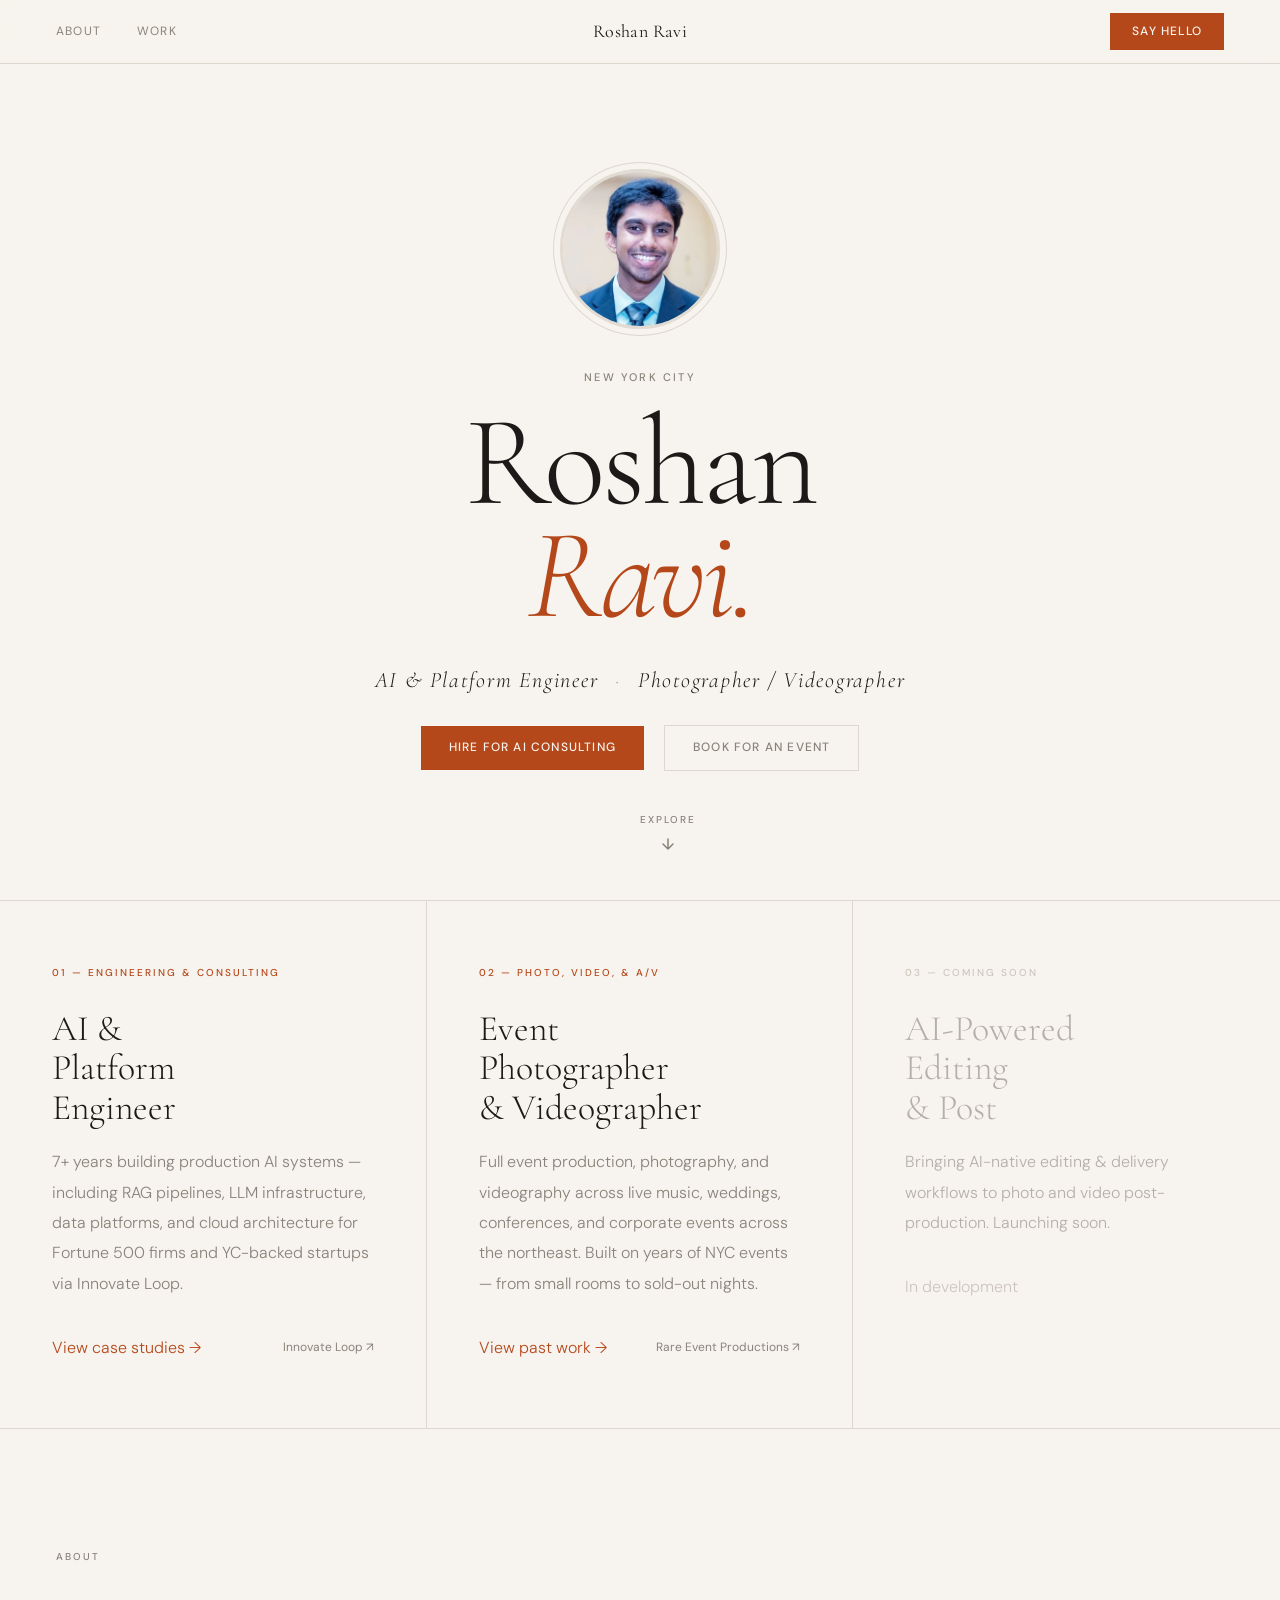
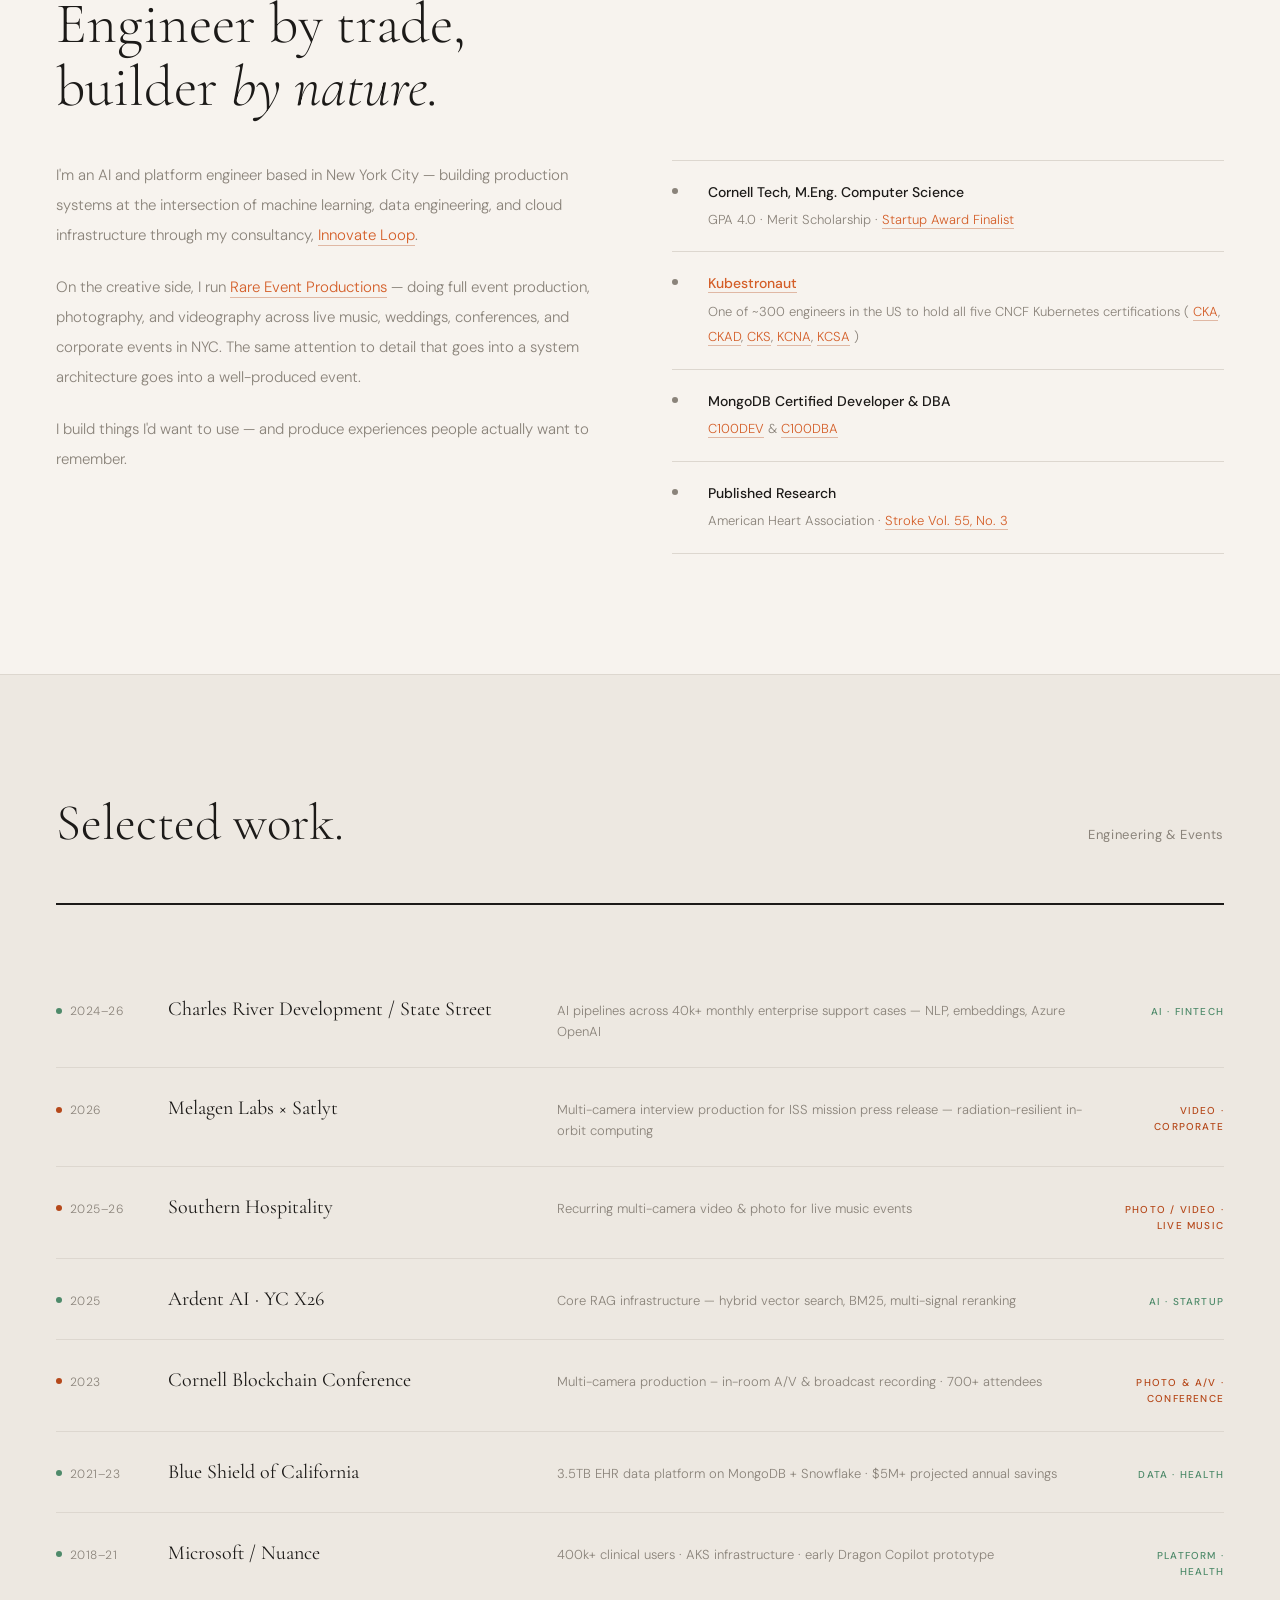
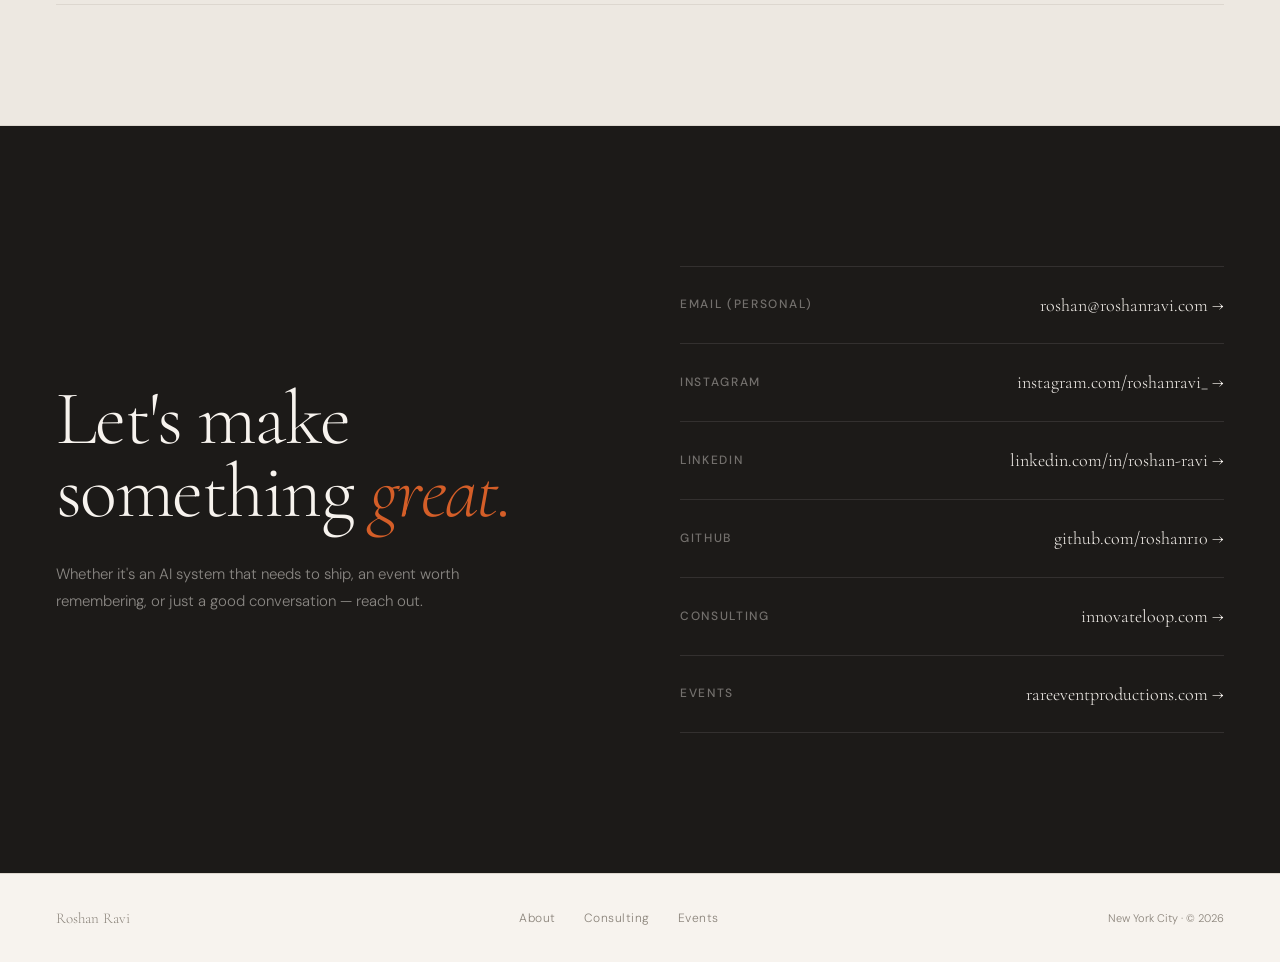
==== commit 37ccf7c7: "accents & colors" ====
--- a/index.html
+++ b/index.html
@@ -206,7 +206,7 @@
 <section id="pillars">
   <div class="pillar">
     <div class="pillar-num">01 — Engineering & Consulting</div>
-    <h2 class="pillar-title">AI &<br>Platform<br><em>Engineer</em></h2>
+    <h2 class="pillar-title">AI &<br>Platform<br>Engineer</h2>
     <p class="pillar-desc">7+ years building production AI systems — including RAG pipelines, LLM infrastructure, data platforms, and cloud architecture for Fortune 500 firms and YC-backed startups via Innovate Loop.</p>
     <div class="pillar-links">
       <a href="/consulting/" class="pillar-link">View case studies →</a>
@@ -215,7 +215,7 @@
   </div>
   <div class="pillar">
     <div class="pillar-num">02 — Photo, Video, & A/V</div>
-    <h2 class="pillar-title">Event<br><em>Photographer</em><br>& Videographer</h2>
+    <h2 class="pillar-title">Event<br>Photographer<br>& Videographer</h2>
     <p class="pillar-desc">Full event production, photography, and videography across live music, weddings, conferences, and corporate events across the northeast. Built on years of NYC events — from small rooms to sold-out nights.</p>
     <div class="pillar-links">
       <a href="/events/" class="pillar-link">View past work →</a>
@@ -224,7 +224,7 @@
   </div>
   <div class="pillar" style="opacity: 0.6; pointer-events: none;">
     <div class="pillar-num" style="color: var(--muted2);">03 — Coming Soon</div>
-    <h2 class="pillar-title" style="color: var(--muted);">AI-Powered<br><em>Editing</em><br>& Post</h2>
+    <h2 class="pillar-title" style="color: var(--muted);">AI-Powered<br>Editing<br>& Post</h2>
     <p class="pillar-desc">Bringing AI-native editing & delivery workflows to photo and video post-production. Launching soon.</p>
     <div class="pillar-link" style="color: var(--muted2); cursor: default;">In development</div>
   </div>
--- a/styles.css
+++ b/styles.css
@@ -115,7 +115,7 @@
 .hero-avatar img { width: 100%; height: 100%; object-fit: cover; display: block; }
 .hero-eyebrow {
   font-size: 11px; font-weight: 500; letter-spacing: 0.2em; text-transform: uppercase;
-  color: var(--rust); margin-bottom: 20px;
+  color: var(--muted); margin-bottom: 20px;
   display: flex; gap: 12px; align-items: center; justify-content: center;
 }
 .hero-name {
@@ -128,7 +128,7 @@
 .hero-tagline {
   font-family: var(--serif);
   font-size: clamp(16px, 1.8vw, 22px); color: var(--muted);
-  font-weight: 300; letter-spacing: 0.08em; margin-bottom: 52px; line-height: 1.5;
+  font-weight: 300; letter-spacing: 0.08em; margin-bottom: 28px; line-height: 1.5;
 }
 .hero-tagline span { color: var(--charcoal); font-style: italic; }
 .hero-tagline .sep { color: var(--muted2); font-style: normal; margin: 0 10px; }
@@ -270,7 +270,7 @@
   font-size: clamp(28px, 2.8vw, 40px); font-weight: 300;
   line-height: 1.1; margin-bottom: 20px; color: var(--charcoal);
 }
-.pillar-title em { font-style: italic; color: var(--rust); }
+.pillar-title em { font-style: italic; color: var(--charcoal); }
 .pillar-desc { color: var(--muted); line-height: 1.9; margin-bottom: 36px; }
 .pillar-links { display: flex; align-items: center; justify-content: space-between; flex-wrap: wrap; gap: 12px; }
 .pillar-link {
@@ -298,14 +298,14 @@
 }
 .about-label {
   font-size: 10px; font-weight: 500; letter-spacing: 0.2em;
-  text-transform: uppercase; color: var(--rust); margin-bottom: 28px;
+  text-transform: uppercase; color: var(--muted); margin-bottom: 28px;
 }
 .about-headline {
   font-family: var(--serif);
   font-size: clamp(40px, 4.5vw, 64px); font-weight: 300;
   color: var(--charcoal); margin-bottom: 40px;
 }
-.about-headline em { font-style: italic; color: var(--rust); }
+.about-headline em { font-style: italic; color: var(--charcoal); }
 .about-p { font-size: 15px; color: var(--muted); line-height: 2; margin-bottom: 22px; }
 .cred-stack { display: flex; flex-direction: column; }
 .cred-item {
@@ -313,7 +313,7 @@
   display: grid; grid-template-columns: 20px 1fr; gap: 16px; align-items: start;
 }
 .cred-item:first-child { border-top: 1px solid var(--rule); }
-.cred-mark { width: 6px; height: 6px; border-radius: 50%; background: var(--rust); margin-top: 7px; }
+.cred-mark { width: 6px; height: 6px; border-radius: 50%; background: var(--muted); margin-top: 7px; }
 .cred-text strong { display: block; font-size: 14px; font-weight: 500; color: var(--charcoal); margin-bottom: 3px; }
 .cred-text span { font-size: 13px; color: var(--muted); }
 
@@ -445,7 +445,7 @@
   font-weight: 300; line-height: 1.1;
   color: var(--fg); margin-bottom: 24px;
 }
-h2 em { font-style: italic; color: var(--accent); }
+h2 em { font-style: italic; color: var(--charcoal); }
 
 /* ── SERVICES ── */
 .services-grid {
@@ -470,13 +470,35 @@
   font-family: var(--serif); font-size: 28px; font-weight: 300;
   line-height: 1.2; color: var(--fg); margin-bottom: 16px;
 }
-.service-title em { font-style: italic; color: var(--accent); }
+.service-title em { font-style: italic; color: var(--charcoal); }
 .service-body { font-size: 14px; font-weight: 300; color: var(--muted); line-height: 1.7; margin-bottom: 24px; }
 .service-tags { display: flex; flex-wrap: wrap; gap: 6px; margin-top: auto; }
 .tag {
   font-size: 10px; font-weight: 500; letter-spacing: 0.8px; text-transform: uppercase;
   color: var(--muted); border: 1px solid var(--border); padding: 4px 8px;
 }
+
+/* ── SERVICE FEATURES (events) ── */
+.service-feature {
+  display: flex;
+  align-items: center;
+  gap: 80px;
+  padding: 80px 56px;
+  border-bottom: 1px solid var(--border);
+}
+.service-feature:nth-child(even) { flex-direction: row-reverse; }
+.service-feature:last-child { border-bottom: none; }
+.service-feature-img {
+  flex: 0 0 44%;
+  aspect-ratio: 4/5;
+  overflow: hidden;
+  border-radius: 4px;
+  background: var(--border);
+}
+.service-feature-img img { width: 100%; height: 100%; object-fit: cover; display: block; }
+.service-feature-text { flex: 1; display: flex; flex-direction: column; gap: 20px; }
+.service-feature-text .service-title { font-size: 36px; }
+.service-feature-text .service-body { font-size: 17px; color: var(--charcoal2); }
 
 /* ── CASE STUDIES / WORK (consulting / events) ── */
 .work-intro {
@@ -523,7 +545,7 @@
   border: 1px solid var(--border); padding: 7px 14px;
   transition: border-color 0.2s, color 0.2s; cursor: default;
 }
-.stack-pill:hover { border-color: var(--accent); color: var(--accent); }
+.stack-pill:hover { border-color: var(--fg); color: var(--fg); }
 
 /* ── CREDENTIALS (consulting) ── */
 .cred-grid {
@@ -539,65 +561,59 @@
 .cred-card:nth-last-child(-n+2) { border-bottom: none; }
 .cred-icon {
   font-size: 11px; font-weight: 500; letter-spacing: 1.2px; text-transform: uppercase;
-  color: var(--accent); margin-bottom: 12px;
+  color: var(--muted); margin-bottom: 12px;
 }
 .cred-title { font-family: var(--serif); font-size: 22px; font-weight: 300; color: var(--fg); margin-bottom: 8px; }
 .cred-body { font-size: 14px; font-weight: 300; color: var(--muted); line-height: 1.65; }
-.cred-body a { color: var(--accent); text-decoration: none; }
-.cred-body a:hover { text-decoration: underline; }
+.cred-body a { color: var(--fg); text-decoration: none; border-bottom: 1px solid var(--border); }
+.cred-body a:hover { border-bottom-color: var(--fg); }
 
 /* ── GALLERY (events) ── */
 #gallery { background: var(--bg); overflow: hidden; }
 
-/* ── HERO EVENTS — spotlight-style strip layout ── */
+/* ── HERO EVENTS — split layout ── */
 #hero-events {
+  display: grid;
+  grid-template-columns: 1.3fr 0.7fr;
+  column-gap: 80px;
+  align-items: center;
+  position: relative;
+  min-height: 100vh;
+  padding: 140px 56px;
+}
+.hero-events-top {
   display: flex;
   flex-direction: column;
-  gap: 0;
-  align-items: stretch;
-  padding-bottom: 72px;
-}
-.hero-events-head {
+  gap: 28px;
+  grid-column: 1;
+}
+.hero-events-top .hero-eyebrow { margin-bottom: 4px; text-align: left; }
+.hero-events-top .scroll-hint {
+  position: static;
+  transform: none;
+  align-self: center;
+  margin-top: 18px;
+}
+.hero-events-top .scroll-hint:hover { transform: translateY(2px); }
+.hero-events-desc {
+  font-size: 18px; font-weight: 300; color: var(--muted);
+  line-height: 1.75;
+}
+.hero-events-grid {
   display: grid;
   grid-template-columns: 1fr 1fr;
-  gap: 80px;
-  align-items: end;
-  padding-bottom: 56px;
-}
-.hero-events-title .hero-eyebrow { margin-bottom: 20px; }
-.hero-events-desc {
-  font-size: 18px; font-weight: 300; color: var(--muted);
-  line-height: 1.75; align-self: end;
-}
-.hero-strip {
-  display: flex;
   gap: 12px;
-  margin: 0 -56px;
-  padding: 32px 56px;
-}
-.strip-img {
-  flex: 0 0 calc(14.28% - 10px);
-  aspect-ratio: 2/3;
+}
+.hero-grid-img {
+  aspect-ratio: 3/4;
   overflow: hidden;
-  background: var(--surface);
-  border-radius: 8px;
-  box-shadow: 0 12px 40px rgba(0,0,0,0.12);
-}
-.strip-img img { width: 100%; height: 100%; object-fit: cover; display: block; }
-.si-1 { transform: rotate(1.8deg);  margin-top: 16px; }
-.si-2 { transform: rotate(-2.4deg); margin-top: -8px; }
-.si-3 { transform: rotate(0.6deg);  margin-top: 24px; }
-.si-4 { transform: rotate(-1.6deg); margin-top: 4px; }
-.si-5 { transform: rotate(2.2deg);  margin-top: -12px; }
-.si-6 { transform: rotate(-0.8deg); margin-top: 20px; }
-.si-7 { transform: rotate(1.2deg);  margin-top: -4px; }
-.hero-events-foot {
-  display: flex;
-  align-items: center;
-  justify-content: space-between;
-  padding-top: 48px;
-}
-.hero-events-foot .scroll-hint { position: absolute; bottom: 48px; left: 50%; transform: translateX(-50%); }
+  border-radius: 16px;
+  background: var(--border);
+}
+.hero-grid-img img { width: 100%; height: 100%; object-fit: cover; display: block; }
+.hero-events-grid .hero-grid-img:nth-child(even) { margin-top: -48px; }
+.hero-events-grid--mobile { display: none; }
+.hero-events-grid--desktop { grid-column: 2; }
 .gallery-grid {
   display: grid;
   grid-template-columns: repeat(8, 1fr);
@@ -642,7 +658,7 @@
   border: 1px solid var(--border); padding: 7px 14px;
   transition: border-color 0.2s, color 0.2s; cursor: default;
 }
-.expect-pill:hover { border-color: var(--accent); color: var(--accent); }
+.expect-pill:hover { border-color: var(--fg); color: var(--fg); }
 
 /* ── FAQ ── */
 #credentials { background: var(--surface); }
@@ -697,19 +713,15 @@
   #hero { padding: 100px 24px 60px; }
   .hero-avatar { width: 120px; height: 120px; }
   .hero { grid-template-columns: 1fr; gap: 48px; padding: 100px 24px 140px; }
-  #hero-events { padding: 100px 24px 48px; }
-  .hero-events-head { grid-template-columns: 1fr; gap: 24px; padding-bottom: 40px; }
-  .hero-strip {
-    margin: 0 -24px; padding: 24px 0; gap: 8px;
-    overflow: visible;
-    transform: translateX(calc(-7vw - 8px));
-  }
-  .strip-img { flex: 0 0 38vw; aspect-ratio: 3/4; box-shadow: 0 8px 28px rgba(0,0,0,0.11); }
-  .si-1 { transform: rotate(1.2deg);  margin-top: 10px; }
-  .si-2 { transform: rotate(-1.8deg); margin-top: 0; }
-  .si-3 { transform: rotate(0.6deg);  margin-top: 14px; }
-  .si-4, .si-5, .si-6, .si-7 { display: none; }
-  .hero-events-foot { flex-direction: column; align-items: flex-start; gap: 24px; padding-top: 32px; }
+  #hero-events { display: flex; flex-direction: column; gap: 0; padding: 100px 24px 64px; }
+  .hero-events-top { gap: 20px; }
+  .hero-events-top .btn-row { justify-content: center; width: 100%; }
+  .hero-events-grid--mobile { display: flex; flex-direction: row; gap: 8px; align-items: flex-start; margin-bottom: 20px; }
+  .hero-events-grid--mobile .hero-grid-img { flex: 1; border-radius: 8px; margin-top: 0; }
+  .hero-events-grid--mobile .hero-grid-img:nth-child(2) { margin-top: 16px; }
+  .hero-events-grid--mobile .hero-grid-img:nth-child(4) { margin-top: 16px; }
+  .hero-events-grid--desktop { display: none; }
+  .hero-grid-img { flex: 1; border-radius: 8px; }
   #pillars { grid-template-columns: 1fr; }
   .pillar { border-right: none; border-bottom: 1px solid var(--rule); }
   #about { padding: 80px 24px; }
@@ -718,7 +730,7 @@
   .work-row { grid-template-columns: 1fr 1fr; }
   .work-year, .work-tag { display: none; }
   #contact { grid-template-columns: 1fr; padding: 80px 24px; }
-  section { padding: 60px 24px; }
+  section { padding: 72px 24px; }
   .work-intro, .stack-section, .approach-section, .expect-section, .faq-section, .cta-section {
     grid-template-columns: 1fr; gap: 48px;
   }
@@ -727,6 +739,8 @@
   .gallery-item .gallery-photo:last-child { display: none; }
   .services-grid, .services-grid-bottom { grid-template-columns: 1fr; }
   .service-card { border-right: none; border-bottom: 1px solid var(--border); }
+  .service-feature { flex-direction: column !important; padding: 72px 24px; gap: 32px; }
+  .service-feature-img { flex: none; width: 100%; }
   .case-item { grid-template-columns: 1fr; gap: 16px; }
   .case-outcome { text-align: left; }
   .cred-grid { grid-template-columns: 1fr; }
@@ -742,13 +756,4 @@
 @media (max-width: 600px) {
   .nav-links { display: none; }
   .nav-cta { display: none; }
-  .hero-strip {
-    padding: 20px 0; gap: 12px;
-    transform: translateX(calc(-52vw - 12px));
-  }
-  .strip-img { flex: 0 0 68vw; aspect-ratio: 1/1; box-shadow: 0 6px 20px rgba(0,0,0,0.10); }
-  .si-1 { transform: rotate(1deg);    margin-top: 6px; }
-  .si-2 { transform: rotate(-1.4deg); margin-top: 0; }
-  .si-3 { transform: rotate(0.5deg);  margin-top: 8px; }
-  .si-4, .si-5, .si-6, .si-7 { display: none; }
-}
+}
